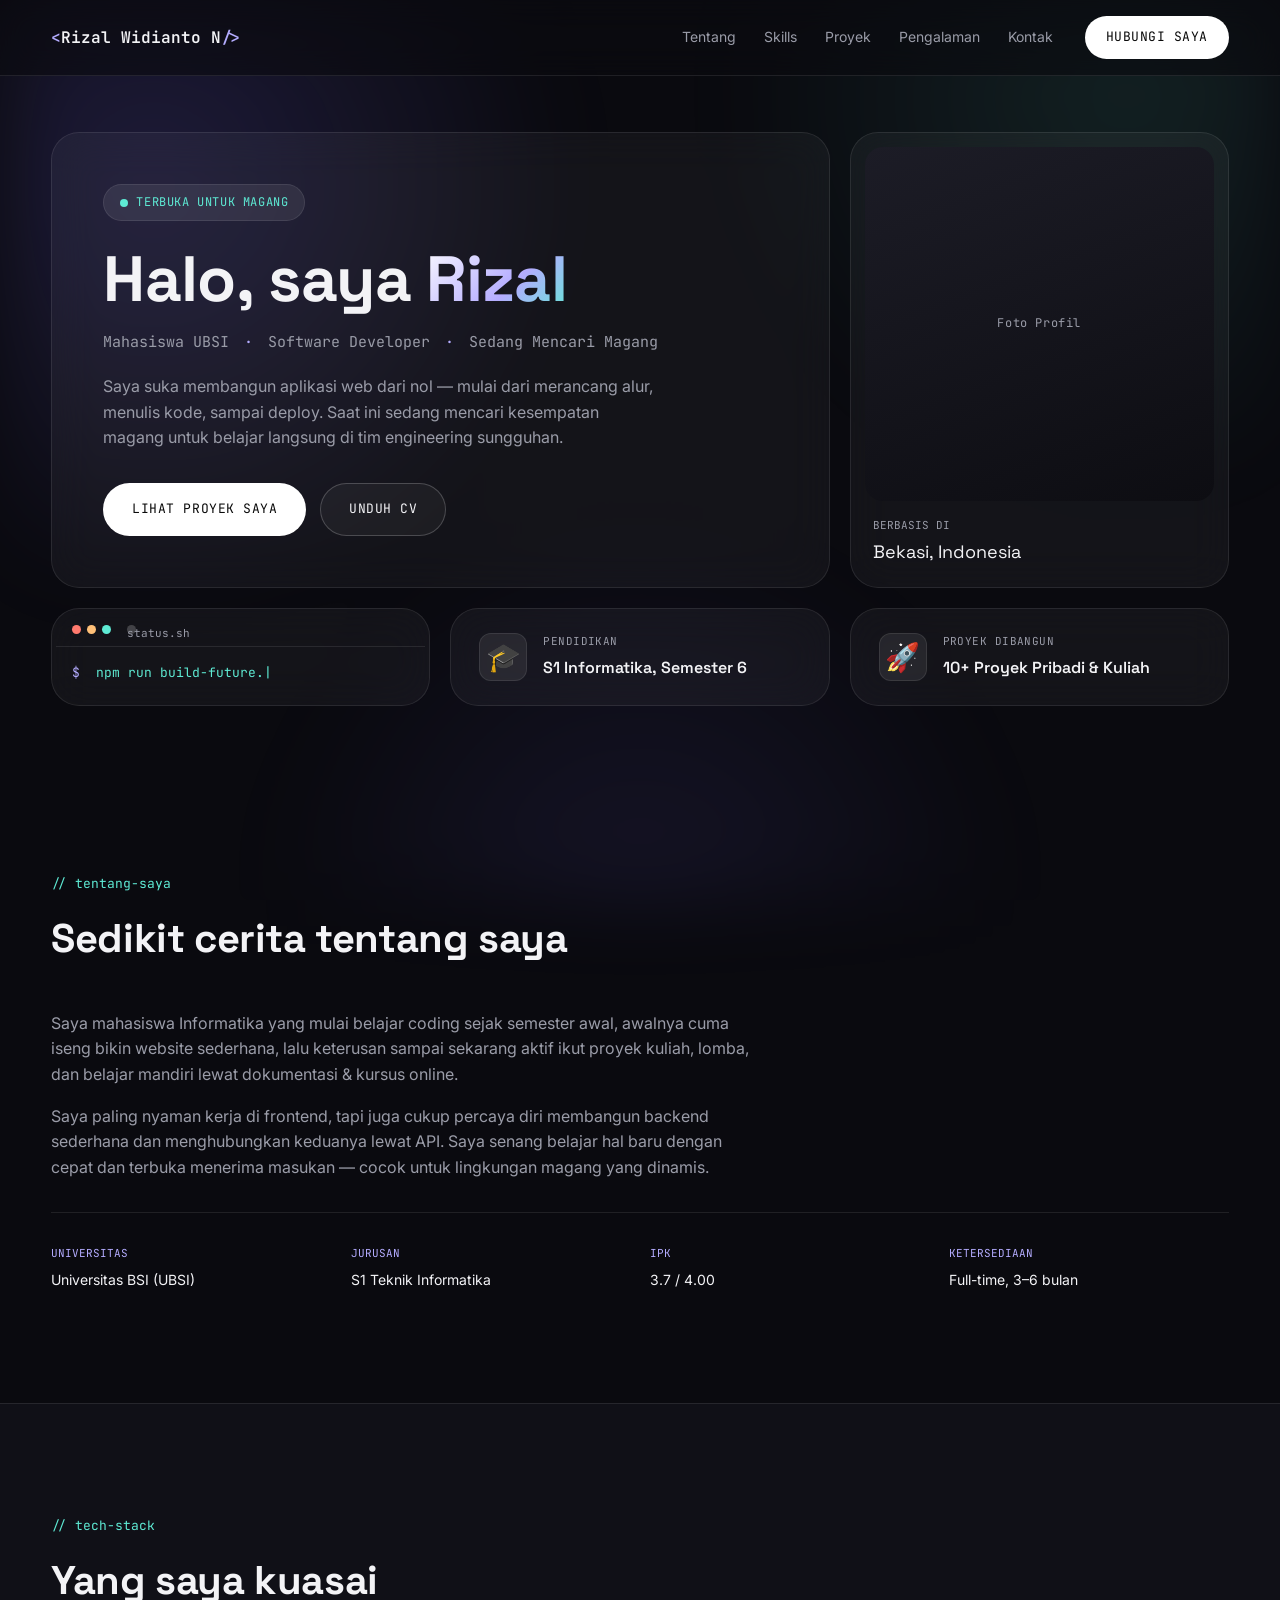
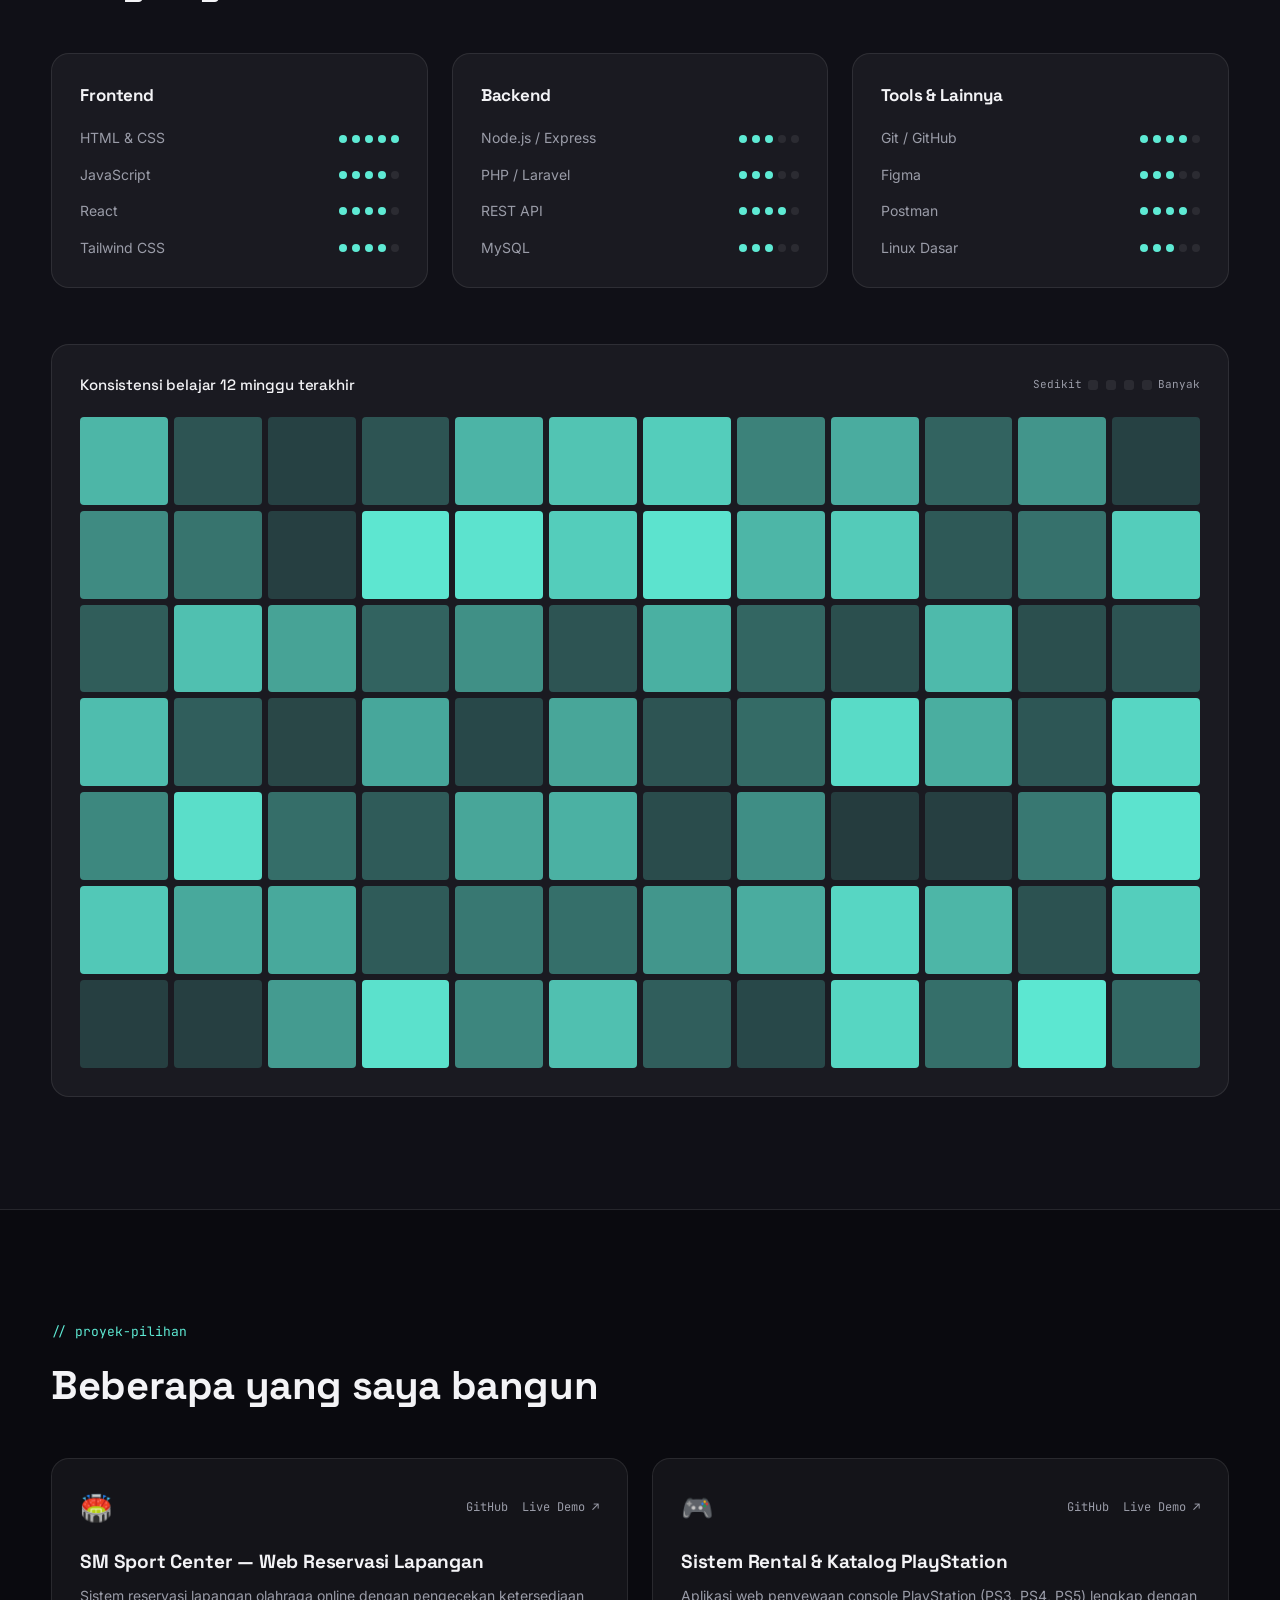
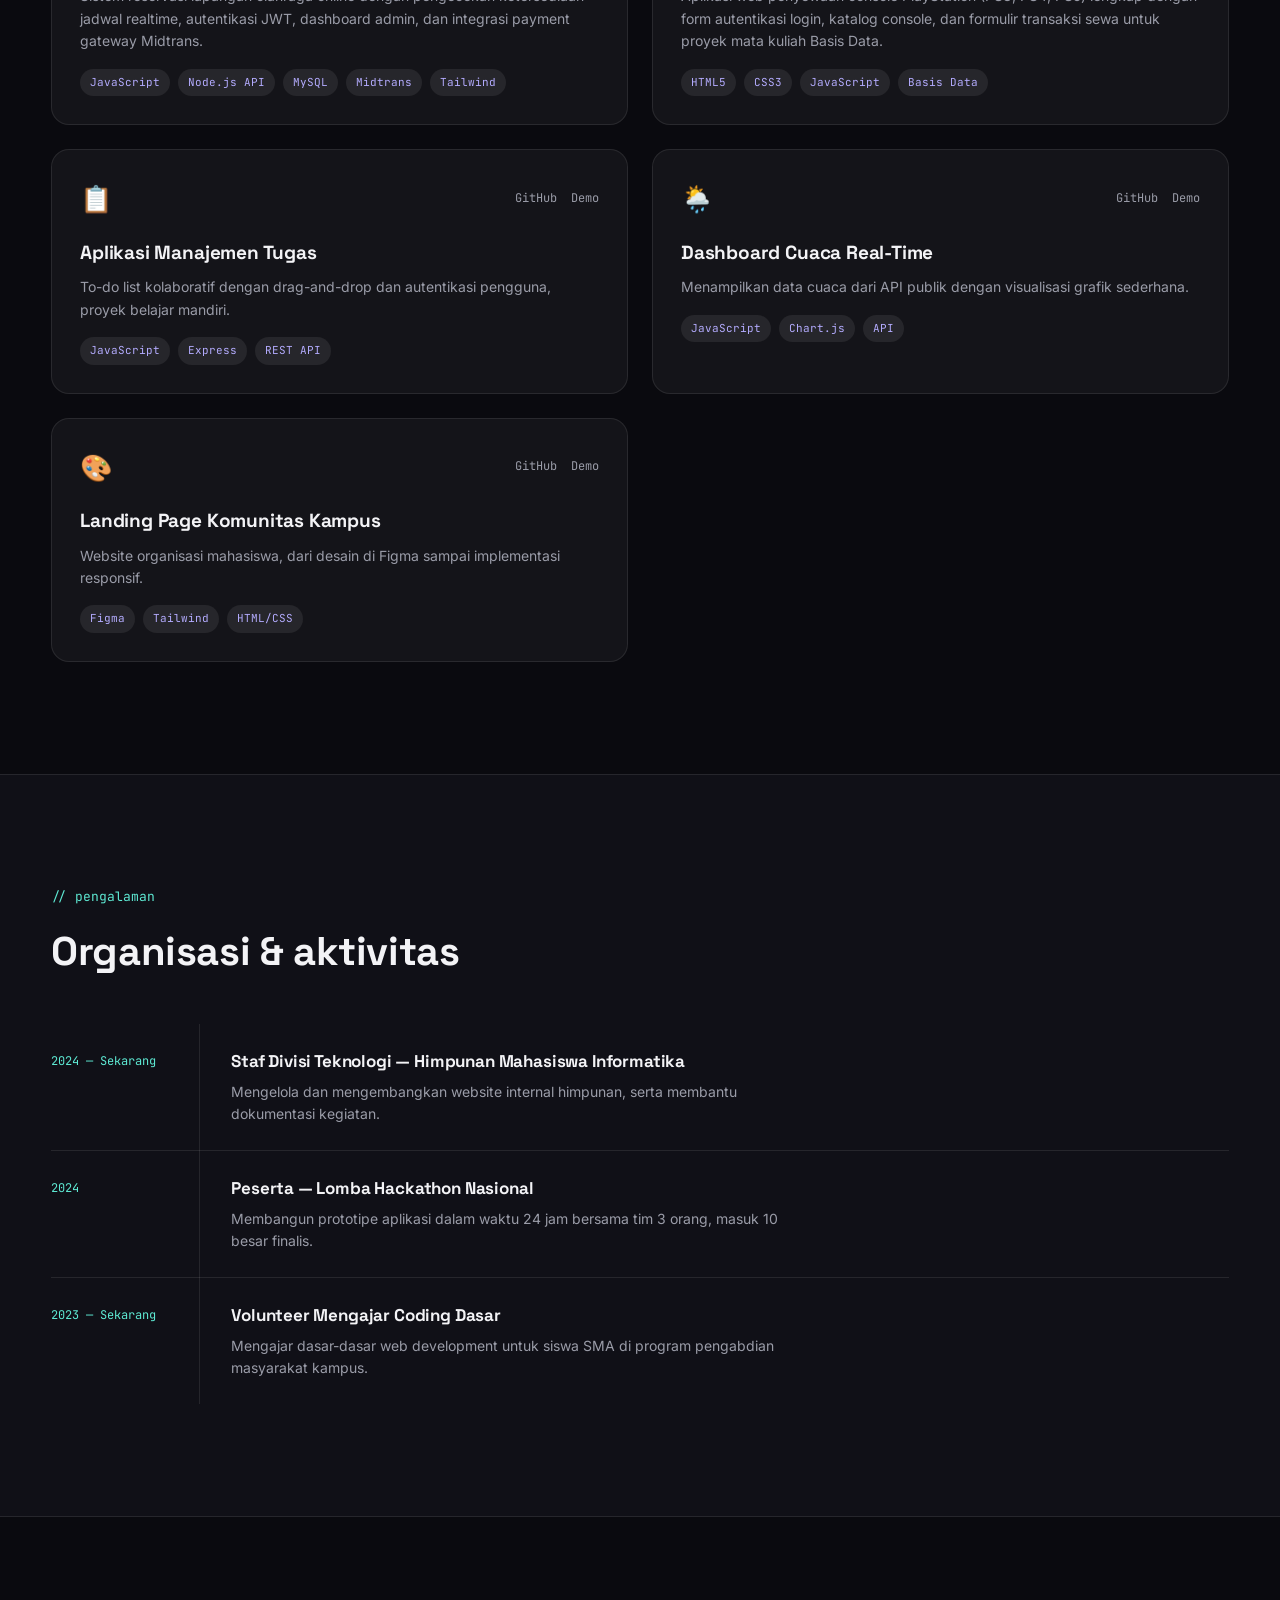
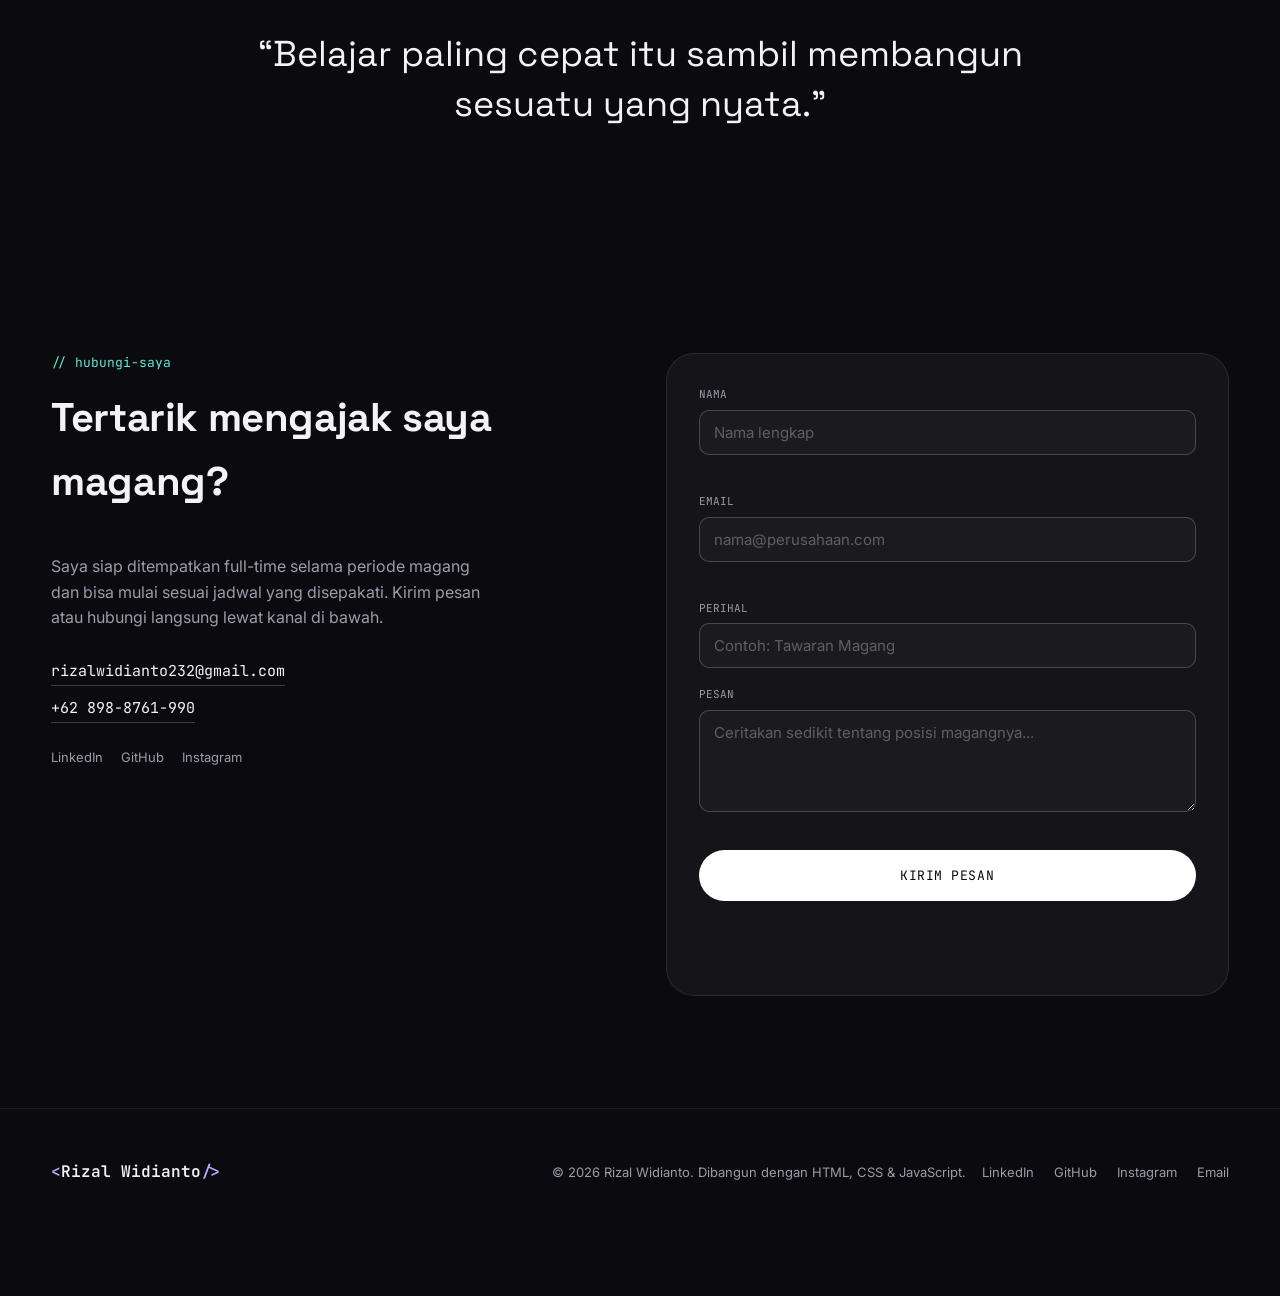
==== index.html @ 9350b033 "Add portfolio files" ====
<!DOCTYPE html>
<html lang="id">

<head>
  <meta charset="UTF-8">
  <meta name="viewport" content="width=device-width, initial-scale=1.0">
  <title>Rizal Widianto — Software Developer Intern</title>
  <meta name="description"
    content="Portofolio Rizal Widianto, mahasiswa Informatika yang mencari kesempatan magang sebagai Software Developer.">
  <link rel="preconnect" href="https://fonts.googleapis.com">
  <link rel="preconnect" href="https://fonts.gstatic.com" crossorigin>
  <link
    href="https://fonts.googleapis.com/css2?family=Space+Grotesk:wght@400;500;600;700&family=Inter:wght@400;500;600;700&family=JetBrains+Mono:wght@400;500;600&display=swap"
    rel="stylesheet">
  <link rel="stylesheet" href="style.css">
</head>

<body>
  <div class="bg-glow" aria-hidden="true"></div>

  <!-- NAVBAR -->
  <header class="nav" id="nav">
    <div class="nav__inner">
      <a href="#top" class="nav__logo"><span class="nav__logo-bracket">&lt;</span>Rizal Widianto N<span
          class="nav__logo-bracket">/&gt;</span></a>
      <nav class="nav__links" id="navLinks">
        <a href="#tentang">Tentang</a>
        <a href="#skills">Skills</a>
        <a href="#proyek">Proyek</a>
        <a href="#pengalaman">Pengalaman</a>
        <a href="#kontak">Kontak</a>
      </nav>
      <a href="#kontak" class="btn btn--primary btn--small nav__cta">Hubungi Saya</a>
      <button class="nav__toggle" id="navToggle" aria-label="Buka menu" aria-expanded="false">
        <span></span><span></span><span></span>
      </button>
    </div>
  </header>

  <main id="top">

    <!-- HERO / BENTO -->
    <section class="hero">
      <div class="bento">

        <!-- Kartu intro utama -->
        <div class="cell cell--intro">
          <div class="badge">
            <span class="badge__dot"></span>
            Terbuka untuk Magang
          </div>
          <h1 class="hero__title">Halo, saya <span class="grad-text">Rizal</span></h1>
          <p class="hero__role">
            Mahasiswa UBSI <span class="sep">·</span> Software Developer <span class="sep">·</span> Sedang
            Mencari Magang
          </p>
          <p class="hero__desc">
            Saya suka membangun aplikasi web dari nol — mulai dari merancang alur, menulis kode,
            sampai deploy. Saat ini sedang mencari kesempatan magang untuk belajar langsung di
            tim engineering sungguhan.
          </p>
          <div class="hero__actions">
            <a href="#proyek" class="btn btn--primary">Lihat Proyek Saya</a>
            <a href="files/CV_Rizal_Widianto_Nugroho_EN.pdf" class="btn btn--ghost" target="_blank"
              rel="noopener noreferrer" download="CV_Rizal_Widianto_Nugroho_EN.pdf">Unduh CV</a>
          </div>
        </div>

        <!-- Kartu foto -->
        <div class="cell cell--photo">
          <div class="photo-frame">
            <span class="photo-placeholder">Foto Profil</span>
          </div>
          <div class="photo-caption">
            <span class="label">Berbasis di</span>
            <span class="value">Bekasi, Indonesia</span>
          </div>
        </div>

        <!-- Kartu terminal / status -->
        <div class="cell cell--terminal">
          <div class="terminal">
            <div class="terminal__bar">
              <span></span><span></span><span></span>
              <span class="terminal__title">status.sh</span>
            </div>
            <div class="terminal__body">
              <span class="terminal__prompt">$</span>
              <span id="typedText"></span><span class="terminal__cursor">|</span>
            </div>
          </div>
        </div>

        <!-- Kartu pendidikan singkat -->
        <div class="cell cell--stat">
          <span class="stat__icon">🎓</span>
          <div>
            <p class="stat__label">Pendidikan</p>
            <p class="stat__value">S1 Informatika, Semester 6</p>
          </div>
        </div>

        <!-- Kartu proyek count -->
        <div class="cell cell--stat">
          <span class="stat__icon">🚀</span>
          <div>
            <p class="stat__label">Proyek Dibangun</p>
            <p class="stat__value">10+ Proyek Pribadi &amp; Kuliah</p>
          </div>
        </div>

      </div>
    </section>

    <!-- TENTANG -->
    <section class="section" id="tentang">
      <p class="eyebrow">// tentang-saya</p>
      <div class="about">
        <h2 class="section__title">Sedikit cerita tentang saya</h2>
        <p class="about__text">
          Saya mahasiswa Informatika yang mulai belajar coding sejak semester awal, awalnya
          cuma iseng bikin website sederhana, lalu keterusan sampai sekarang aktif ikut proyek
          kuliah, lomba, dan belajar mandiri lewat dokumentasi &amp; kursus online.
        </p>
        <p class="about__text">
          Saya paling nyaman kerja di frontend, tapi juga cukup percaya diri membangun backend
          sederhana dan menghubungkan keduanya lewat API. Saya senang belajar hal baru dengan
          cepat dan terbuka menerima masukan — cocok untuk lingkungan magang yang dinamis.
        </p>
        <div class="about__facts">
          <div class="fact"><span class="fact__label">Universitas</span>Universitas BSI (UBSI)</div>
          <div class="fact"><span class="fact__label">Jurusan</span>S1 Teknik Informatika</div>
          <div class="fact"><span class="fact__label">IPK</span>3.7 / 4.00</div>
          <div class="fact"><span class="fact__label">Ketersediaan</span>Full-time, 3–6 bulan</div>
        </div>
      </div>
    </section>

    <!-- SKILLS -->
    <section class="section section--tint" id="skills">
      <p class="eyebrow">// tech-stack</p>
      <h2 class="section__title">Yang saya kuasai</h2>
      <div class="skills-grid">
        <div class="skill-group">
          <h3>Frontend</h3>
          <ul class="skill-list">
            <li><span>HTML &amp; CSS</span><i class="dots"><i data-lvl="5"></i></i></li>
            <li><span>JavaScript</span><i class="dots"><i data-lvl="4"></i></i></li>
            <li><span>React</span><i class="dots"><i data-lvl="4"></i></i></li>
            <li><span>Tailwind CSS</span><i class="dots"><i data-lvl="4"></i></i></li>
          </ul>
        </div>
        <div class="skill-group">
          <h3>Backend</h3>
          <ul class="skill-list">
            <li><span>Node.js / Express</span><i class="dots"><i data-lvl="3"></i></i></li>
            <li><span>PHP / Laravel</span><i class="dots"><i data-lvl="3"></i></i></li>
            <li><span>REST API</span><i class="dots"><i data-lvl="4"></i></i></li>
            <li><span>MySQL</span><i class="dots"><i data-lvl="3"></i></i></li>
          </ul>
        </div>
        <div class="skill-group">
          <h3>Tools &amp; Lainnya</h3>
          <ul class="skill-list">
            <li><span>Git / GitHub</span><i class="dots"><i data-lvl="4"></i></i></li>
            <li><span>Figma</span><i class="dots"><i data-lvl="3"></i></i></li>
            <li><span>Postman</span><i class="dots"><i data-lvl="4"></i></i></li>
            <li><span>Linux Dasar</span><i class="dots"><i data-lvl="3"></i></i></li>
          </ul>
        </div>
      </div>

      <div class="activity">
        <div class="activity__head">
          <h3>Konsistensi belajar 12 minggu terakhir</h3>
          <span class="activity__legend">Sedikit <i></i><i></i><i></i><i></i> Banyak</span>
        </div>
        <div class="activity__grid" id="activityGrid"></div>
      </div>
    </section>

    <!-- PROYEK -->
    <section class="section" id="proyek">
      <p class="eyebrow">// proyek-pilihan</p>
      <h2 class="section__title">Beberapa yang saya bangun</h2>
      <div class="projects">
        <article class="project">
          <div class="project__top">
            <span class="project__icon">🏟️</span>
            <div class="project__links">
              <a href="https://github.com/jalll06/web-reservasi" target="_blank" rel="noopener"
                aria-label="Lihat kode di GitHub">GitHub</a>
              <a href="https://smsport-three.vercel.app/" target="_blank" rel="noopener"
                aria-label="Lihat live demo aplikasi">Live Demo ↗</a>
            </div>
          </div>
          <h3>SM Sport Center — Web Reservasi Lapangan</h3>
          <p>Sistem reservasi lapangan olahraga online dengan pengecekan ketersediaan jadwal realtime, autentikasi JWT,
            dashboard admin, dan integrasi payment gateway Midtrans.</p>
          <div class="tags"><span>JavaScript</span><span>Node.js
              API</span><span>MySQL</span><span>Midtrans</span><span>Tailwind</span></div>
        </article>
        <article class="project">
          <div class="project__top">
            <span class="project__icon">🎮</span>
            <div class="project__links">
              <a href="https://github.com/jalll06/project-basis-data" target="_blank" rel="noopener"
                aria-label="Lihat kode di GitHub">GitHub</a>
              <a href="https://project-basis-data.vercel.app/" target="_blank" rel="noopener"
                aria-label="Lihat live demo aplikasi">Live Demo ↗</a>
            </div>
          </div>
          <h3>Sistem Rental &amp; Katalog PlayStation</h3>
          <p>Aplikasi web penyewaan console PlayStation (PS3, PS4, PS5) lengkap dengan form autentikasi login, katalog
            console, dan formulir transaksi sewa untuk proyek mata kuliah Basis Data.</p>
          <div class="tags"><span>HTML5</span><span>CSS3</span><span>JavaScript</span><span>Basis Data</span></div>
        </article>
        <article class="project">
          <div class="project__top">
            <span class="project__icon">📋</span>
            <div class="project__links">
              <a href="#" aria-label="Lihat kode di GitHub">GitHub</a>
              <a href="#" aria-label="Lihat demo langsung">Demo</a>
            </div>
          </div>
          <h3>Aplikasi Manajemen Tugas</h3>
          <p>To-do list kolaboratif dengan drag-and-drop dan autentikasi pengguna, proyek belajar mandiri.</p>
          <div class="tags"><span>JavaScript</span><span>Express</span><span>REST API</span></div>
        </article>
        <article class="project">
          <div class="project__top">
            <span class="project__icon">🌦️</span>
            <div class="project__links">
              <a href="#" aria-label="Lihat kode di GitHub">GitHub</a>
              <a href="#" aria-label="Lihat demo langsung">Demo</a>
            </div>
          </div>
          <h3>Dashboard Cuaca Real-Time</h3>
          <p>Menampilkan data cuaca dari API publik dengan visualisasi grafik sederhana.</p>
          <div class="tags"><span>JavaScript</span><span>Chart.js</span><span>API</span></div>
        </article>
        <article class="project">
          <div class="project__top">
            <span class="project__icon">🎨</span>
            <div class="project__links">
              <a href="#" aria-label="Lihat kode di GitHub">GitHub</a>
              <a href="#" aria-label="Lihat demo langsung">Demo</a>
            </div>
          </div>
          <h3>Landing Page Komunitas Kampus</h3>
          <p>Website organisasi mahasiswa, dari desain di Figma sampai implementasi responsif.</p>
          <div class="tags"><span>Figma</span><span>Tailwind</span><span>HTML/CSS</span></div>
        </article>
      </div>
    </section>

    <!-- PENGALAMAN -->
    <section class="section section--tint" id="pengalaman">
      <p class="eyebrow">// pengalaman</p>
      <h2 class="section__title">Organisasi &amp; aktivitas</h2>
      <div class="timeline">
        <div class="timeline__item">
          <div class="timeline__date">2024 — Sekarang</div>
          <div class="timeline__content">
            <h3>Staf Divisi Teknologi — Himpunan Mahasiswa Informatika</h3>
            <p>Mengelola dan mengembangkan website internal himpunan, serta membantu dokumentasi kegiatan.</p>
          </div>
        </div>
        <div class="timeline__item">
          <div class="timeline__date">2024</div>
          <div class="timeline__content">
            <h3>Peserta — Lomba Hackathon Nasional</h3>
            <p>Membangun prototipe aplikasi dalam waktu 24 jam bersama tim 3 orang, masuk 10 besar finalis.</p>
          </div>
        </div>
        <div class="timeline__item">
          <div class="timeline__date">2023 — Sekarang</div>
          <div class="timeline__content">
            <h3>Volunteer Mengajar Coding Dasar</h3>
            <p>Mengajar dasar-dasar web development untuk siswa SMA di program pengabdian masyarakat kampus.</p>
          </div>
        </div>
      </div>
    </section>

    <!-- QUOTE -->
    <section class="quote">
      <p>&ldquo;Belajar paling cepat itu sambil membangun sesuatu yang nyata.&rdquo;</p>
    </section>

    <!-- KONTAK -->
    <section class="section contact" id="kontak">
      <div class="contact__grid">
        <div class="contact__intro">
          <p class="eyebrow">// hubungi-saya</p>
          <h2 class="section__title">Tertarik mengajak saya magang?</h2>
          <p class="contact__text">
            Saya siap ditempatkan full-time selama periode magang dan bisa mulai sesuai jadwal
            yang disepakati. Kirim pesan atau hubungi langsung lewat kanal di bawah.
          </p>
          <div class="contact__links">
            <a href="mailto:rizalwidianto232@gmail.com">rizalwidianto232@gmail.com</a>
            <a href="tel:+628988761990">+62 898-8761-990</a>
          </div>
          <div class="contact__social">
            <a href="https://www.linkedin.com/in/rizal-widianto-98a55142b/" target="_blank" rel="noopener noreferrer">LinkedIn</a>
            <a href="https://github.com/jalll06" target="_blank" rel="noopener noreferrer">GitHub</a>
            <a href="https://www.instagram.com/rzllwdnt_/" target="_blank" rel="noopener noreferrer">Instagram</a>
          </div>
        </div>

        <form class="contact__form" id="contactForm" novalidate>
          <div class="field">
            <label for="name">Nama</label>
            <input type="text" id="name" name="name" placeholder="Nama lengkap" required>
            <span class="field__error" data-error="name"></span>
          </div>
          <div class="field">
            <label for="email">Email</label>
            <input type="email" id="email" name="email" placeholder="nama@perusahaan.com" required>
            <span class="field__error" data-error="email"></span>
          </div>
          <div class="field">
            <label for="subject">Perihal</label>
            <input type="text" id="subject" name="subject" placeholder="Contoh: Tawaran Magang">
          </div>
          <div class="field">
            <label for="message">Pesan</label>
            <textarea id="message" name="message" rows="4" placeholder="Ceritakan sedikit tentang posisi magangnya..."
              required></textarea>
            <span class="field__error" data-error="message"></span>
          </div>
          <button type="submit" class="btn btn--primary btn--full">
            <span class="btn__label">Kirim Pesan</span>
          </button>
          <p class="form__status" id="formStatus" role="status" aria-live="polite"></p>
        </form>
      </div>
    </section>

  </main>

  <footer class="footer">
    <div class="footer__inner">
      <a href="#top" class="nav__logo"><span class="nav__logo-bracket">&lt;</span>Rizal Widianto<span
          class="nav__logo-bracket">/&gt;</span></a>
      <p>&copy; <span id="year"></span> Rizal Widianto. Dibangun dengan HTML, CSS &amp; JavaScript.</p>
      <div class="footer__links">
        <a href="https://www.linkedin.com/in/rizal-widianto-98a55142b/" target="_blank" rel="noopener noreferrer">LinkedIn</a>
        <a href="https://github.com/jalll06" target="_blank" rel="noopener noreferrer">GitHub</a>
        <a href="https://www.instagram.com/rzllwdnt_/" target="_blank" rel="noopener noreferrer">Instagram</a>
        <a href="mailto:rizalwidianto232@gmail.com">Email</a>
      </div>
    </div>
  </footer>

  <button class="to-top" id="toTop" aria-label="Kembali ke atas">↑</button>

  <!-- Bottom nav mobile ala referensi -->
  <nav class="mobile-dock" aria-label="Navigasi cepat">
    <a href="#top" aria-label="Beranda" class="is-active"><span>⌂</span></a>
    <a href="#proyek" aria-label="Proyek"><span>▤</span></a>
    <a href="#skills" aria-label="Skills"><span>⌨</span></a>
    <a href="#kontak" aria-label="Kontak"><span>✉</span></a>
  </nav>

  <script src="script.js"></script>
</body>

</html>
---- style.css ----
/* ===========================================================
   PORTOFOLIO DEVELOPER — style.css
   Tema: dark, glassmorphism, bento grid
   Tipografi: Space Grotesk (display) + Inter (body) + JetBrains Mono (kode/label)
=========================================================== */

:root{
  --bg: #0A0A0F;
  --bg-soft: #101017;
  --panel: rgba(255,255,255,0.045);
  --panel-strong: rgba(255,255,255,0.08);
  --border: rgba(255,255,255,0.09);
  --border-strong: rgba(255,255,255,0.2);
  --ink: #F3F3F6;
  --ink-dim: #9A9CA8;
  --violet: #7C6CFF;
  --violet-soft: #B4ACFF;
  --cyan: #5EEAD4;
  --danger: #FF7A6E;

  --font-display: "Space Grotesk", sans-serif;
  --font-body: "Inter", sans-serif;
  --font-mono: "JetBrains Mono", monospace;

  --gutter: clamp(18px, 4vw, 64px);
  --section-gap: clamp(56px, 9vw, 112px);
  --radius-lg: 28px;
  --radius-md: 18px;
  --ease: cubic-bezier(.22,.61,.36,1);
}

*,*::before,*::after{ box-sizing: border-box; }
html{ scroll-behavior: smooth; }
@media (prefers-reduced-motion: reduce){
  html{ scroll-behavior: auto; }
  *,*::before,*::after{ animation-duration: 0.01ms !important; animation-iteration-count: 1 !important; transition-duration: 0.01ms !important; }
}

body{
  margin:0;
  background: var(--bg);
  color: var(--ink);
  font-family: var(--font-body);
  line-height: 1.6;
  -webkit-font-smoothing: antialiased;
  overflow-x: hidden;
}

.bg-glow{
  position: fixed;
  inset: 0;
  z-index: -1;
  background:
    radial-gradient(circle at 12% 20%, rgba(124,108,255,0.18), transparent 32%),
    radial-gradient(circle at 88% 10%, rgba(94,234,212,0.10), transparent 30%),
    radial-gradient(circle at 50% 100%, rgba(124,108,255,0.10), transparent 35%);
  filter: blur(40px);
}

img{ max-width:100%; display:block; }
a{ color: inherit; text-decoration: none; }
button{ font-family: inherit; cursor:pointer; }

h1,h2,h3{
  font-family: var(--font-display);
  color: var(--ink);
  margin: 0;
  letter-spacing: -0.01em;
}

::selection{ background: var(--violet); color: #fff; }
:focus-visible{ outline: 2px solid var(--cyan); outline-offset: 3px; }

.grad-text{
  background: linear-gradient(135deg, #fff 0%, var(--violet-soft) 60%, var(--cyan) 100%);
  -webkit-background-clip: text;
  background-clip: text;
  -webkit-text-fill-color: transparent;
}

.eyebrow{
  font-family: var(--font-mono);
  font-size: 13px;
  color: var(--cyan);
  margin: 0 0 12px;
}

/* ---------- buttons ---------- */
.btn{
  display:inline-flex;
  align-items:center;
  justify-content:center;
  gap:8px;
  padding: 15px 28px;
  border-radius: 999px;
  font-family: var(--font-mono);
  font-size: 13px;
  letter-spacing: 0.04em;
  text-transform: uppercase;
  border: 1px solid transparent;
  transition: transform .25s var(--ease), background .25s var(--ease), box-shadow .25s var(--ease), border-color .25s var(--ease);
}
.btn--primary{ background: #fff; color: #0A0A0A; }
.btn--primary:hover{
  background: linear-gradient(135deg, var(--violet-soft), var(--cyan));
  transform: translateY(-2px);
  box-shadow: 0 12px 30px -10px rgba(124,108,255,0.5);
}
.btn--ghost{ background: var(--panel); color: var(--ink); border-color: var(--border-strong); }
.btn--ghost:hover{ background: var(--panel-strong); transform: translateY(-2px); }
.btn--small{ padding: 10px 20px; }
.btn--full{ width:100%; padding: 16px 28px; }

/* ---------- nav ---------- */
.nav{
  position: sticky;
  top: 0;
  z-index: 50;
  background: rgba(10,10,15,0.6);
  backdrop-filter: blur(16px);
  -webkit-backdrop-filter: blur(16px);
  border-bottom: 1px solid var(--border);
}
.nav__inner{
  max-width: 1400px;
  margin: 0 auto;
  padding: 16px var(--gutter);
  display: flex;
  align-items: center;
  gap: 32px;
}
.nav__logo{
  font-family: var(--font-mono);
  font-size: 16px;
  font-weight: 600;
  margin-right: auto;
  color: var(--ink);
}
.nav__logo-bracket{ color: var(--violet-soft); }
.nav__links{ display: flex; gap: 28px; font-size: 14px; }
.nav__links a{
  position: relative;
  color: var(--ink-dim);
  transition: color .2s var(--ease);
}
.nav__links a::after{
  content:"";
  position:absolute;
  left:0; right:0; bottom:-6px;
  height:1px;
  background: var(--cyan);
  transform: scaleX(0);
  transform-origin: left;
  transition: transform .25s var(--ease);
}
.nav__links a:hover{ color: var(--ink); }
.nav__links a:hover::after{ transform: scaleX(1); }
.nav__toggle{
  display:none;
  flex-direction: column;
  gap: 5px;
  background:none;
  border:none;
  padding: 6px;
}
.nav__toggle span{ width: 22px; height: 2px; background: var(--ink); transition: transform .25s var(--ease), opacity .25s var(--ease); }
.nav__toggle.is-open span:nth-child(1){ transform: translateY(7px) rotate(45deg); }
.nav__toggle.is-open span:nth-child(2){ opacity: 0; }
.nav__toggle.is-open span:nth-child(3){ transform: translateY(-7px) rotate(-45deg); }

/* ---------- hero bento ---------- */
.hero{
  max-width: 1400px;
  margin: 0 auto;
  padding: clamp(28px,5vw,56px) var(--gutter);
}
.bento{
  display: grid;
  grid-template-columns: repeat(12, 1fr);
  grid-auto-rows: minmax(90px, auto);
  gap: 20px;
}
.cell{
  background: var(--panel);
  backdrop-filter: blur(20px);
  -webkit-backdrop-filter: blur(20px);
  border: 1px solid var(--border);
  border-radius: var(--radius-lg);
  transition: transform .3s var(--ease), border-color .3s var(--ease), box-shadow .3s var(--ease);
}
.cell:hover{
  border-color: var(--border-strong);
  box-shadow: 0 0 44px rgba(124,108,255,0.12);
}

.cell--intro{
  grid-column: span 8;
  grid-row: span 2;
  padding: clamp(28px,4vw,56px);
  display:flex;
  flex-direction: column;
  justify-content: center;
}
.badge{
  display:inline-flex;
  align-items:center;
  gap:8px;
  width: fit-content;
  padding: 8px 16px;
  border-radius: 999px;
  background: var(--panel-strong);
  border: 1px solid var(--border);
  font-family: var(--font-mono);
  font-size: 12px;
  text-transform: uppercase;
  letter-spacing: 0.05em;
  color: var(--cyan);
  margin-bottom: 24px;
}
.badge__dot{
  width: 8px; height: 8px; border-radius: 50%;
  background: var(--cyan);
  animation: pulse 2s infinite;
}
@keyframes pulse{
  0%{ box-shadow: 0 0 0 0 rgba(94,234,212,0.55); }
  70%{ box-shadow: 0 0 0 9px rgba(94,234,212,0); }
  100%{ box-shadow: 0 0 0 0 rgba(94,234,212,0); }
}
.hero__title{
  font-size: clamp(34px, 5vw, 64px);
  line-height: 1.08;
  font-weight: 700;
  margin-bottom: 16px;
}
.hero__role{
  font-family: var(--font-mono);
  font-size: 15px;
  color: var(--ink-dim);
  margin: 0 0 20px;
}
.hero__role .sep{ color: var(--violet-soft); margin: 0 6px; }
.hero__desc{
  color: var(--ink-dim);
  font-size: 16px;
  max-width: 56ch;
  margin: 0 0 32px;
}
.hero__actions{ display:flex; gap: 14px; flex-wrap: wrap; }

.cell--photo{
  grid-column: span 4;
  grid-row: span 2;
  padding: 14px;
  position: relative;
  display:flex;
  flex-direction: column;
  overflow:hidden;
}
.photo-frame{
  flex:1;
  border-radius: var(--radius-md);
  background: linear-gradient(160deg, #1c1c26, #0d0d12);
  display:flex;
  align-items:center;
  justify-content:center;
  min-height: 220px;
}
.photo-placeholder{
  font-family: var(--font-mono);
  font-size: 12px;
  color: var(--ink-dim);
  letter-spacing: 0.05em;
}
.photo-caption{
  padding: 16px 8px 6px;
}
.photo-caption .label{
  display:block;
  font-family: var(--font-mono);
  font-size: 11px;
  text-transform: uppercase;
  color: var(--ink-dim);
  margin-bottom: 4px;
}
.photo-caption .value{ font-family: var(--font-display); font-size: 18px; }

.cell--terminal{
  grid-column: span 4;
  padding: 4px;
  overflow:hidden;
}
.terminal{ font-family: var(--font-mono); font-size: 13px; }
.terminal__bar{
  display:flex;
  align-items:center;
  gap: 6px;
  padding: 12px 16px;
  border-bottom: 1px solid var(--border);
}
.terminal__bar span{ width:9px; height:9px; border-radius:50%; background: var(--border-strong); }
.terminal__bar span:nth-child(1){ background:#FF7A6E; }
.terminal__bar span:nth-child(2){ background:#FFC078; }
.terminal__bar span:nth-child(3){ background:#5EEAD4; }
.terminal__title{ margin-left: 10px; color: var(--ink-dim); font-size: 11px; }
.terminal__body{ padding: 16px; min-height: 48px; color: var(--cyan); }
.terminal__prompt{ color: var(--violet-soft); margin-right: 8px; }
.terminal__cursor{ animation: blink 1s step-end infinite; }
@keyframes blink{ 50%{ opacity: 0; } }

.cell--stat{
  grid-column: span 4;
  padding: 24px 28px;
  display:flex;
  align-items:center;
  gap: 16px;
}
.stat__icon{
  font-size: 28px;
  display: inline-flex;
  align-items: center;
  justify-content: center;
  width: 48px;
  height: 48px;
  border-radius: 12px;
  background: var(--panel-strong);
  border: 1px solid var(--border);
  flex-shrink: 0;
}
.stat__label{
  font-family: var(--font-mono);
  font-size: 11px;
  text-transform: uppercase;
  letter-spacing: 0.04em;
  color: var(--ink-dim);
  margin: 0 0 4px;
}
.stat__value{
  font-family: var(--font-display);
  font-size: 16px;
  font-weight: 600;
  color: var(--ink);
  margin: 0;
}

/* ---------- sections ---------- */
.section{
  max-width: 1400px;
  margin: 0 auto;
  padding: var(--section-gap) var(--gutter);
}
.section--tint{
  max-width: none;
  background: var(--bg-soft);
  border-top: 1px solid var(--border);
  border-bottom: 1px solid var(--border);
}
.section--tint > *{ max-width: 1400px; margin-left:auto; margin-right:auto; }
.section__title{ font-size: clamp(26px,3.2vw,40px); margin-bottom: 40px; }

.reveal{ opacity:0; transform: translateY(24px); transition: opacity .7s var(--ease), transform .7s var(--ease); }
.reveal.is-visible{ opacity:1; transform:none; }

/* ---------- about ---------- */
.about__text{ color: var(--ink-dim); max-width: 70ch; margin: 0 0 16px; }
.about__facts{
  display:grid;
  grid-template-columns: repeat(4,1fr);
  gap: 20px;
  margin-top: 32px;
  padding-top: 32px;
  border-top: 1px solid var(--border);
}
.fact{ font-size: 14px; }
.fact__label{
  display:block;
  font-family: var(--font-mono);
  font-size: 11px;
  text-transform: uppercase;
  color: var(--violet-soft);
  margin-bottom: 6px;
}

/* ---------- skills ---------- */
.skills-grid{
  display:grid;
  grid-template-columns: repeat(3,1fr);
  gap: 24px;
  margin-bottom: 56px;
}
.skill-group{
  background: var(--panel);
  border: 1px solid var(--border);
  border-radius: var(--radius-md);
  padding: 28px;
}
.skill-group h3{ font-size: 17px; margin-bottom: 18px; }
.skill-list{ list-style:none; margin:0; padding:0; display:flex; flex-direction:column; gap:14px; }
.skill-list li{ display:flex; align-items:center; justify-content:space-between; font-size: 14px; color: var(--ink-dim); }
.dots{ display:inline-flex; gap:5px; }
.dots .dot{
  width: 8px; height: 8px;
  border-radius: 50%;
  background: var(--panel-strong);
}
.dots .dot.is-filled{ background: var(--cyan); }

.activity{
  background: var(--panel);
  border: 1px solid var(--border);
  border-radius: var(--radius-md);
  padding: 28px;
}
.activity__head{ display:flex; justify-content:space-between; align-items:center; flex-wrap:wrap; gap: 12px; margin-bottom: 20px; }
.activity__head h3{ font-size: 15px; font-weight: 500; color: var(--ink); }
.activity__legend{ font-family: var(--font-mono); font-size: 11px; color: var(--ink-dim); display:flex; align-items:center; gap:4px; }
.activity__legend i{ width:10px; height:10px; border-radius:3px; background: var(--panel-strong); display:inline-block; margin: 0 2px; }
.activity__grid{
  display:grid;
  grid-template-columns: repeat(12, 1fr);
  gap: 6px;
}
.activity__cell{
  aspect-ratio: 1;
  border-radius: 4px;
  background: var(--panel-strong);
}

/* ---------- projects ---------- */
.projects{
  display:grid;
  grid-template-columns: repeat(2, 1fr);
  gap: 24px;
}
.project{
  background: var(--panel);
  border: 1px solid var(--border);
  border-radius: var(--radius-md);
  padding: 28px;
  transition: transform .3s var(--ease), border-color .3s var(--ease), box-shadow .3s var(--ease);
}
.project:hover{
  transform: translateY(-4px);
  border-color: var(--border-strong);
  box-shadow: 0 20px 44px rgba(124,108,255,0.1);
}
.project__top{ display:flex; align-items:center; justify-content:space-between; margin-bottom: 18px; }
.project__icon{ font-size: 26px; }
.project__links{ display:flex; gap:14px; font-family: var(--font-mono); font-size: 12px; }
.project__links a{ color: var(--ink-dim); border-bottom: 1px solid transparent; }
.project__links a:hover{ color: var(--cyan); border-color: var(--cyan); }
.project h3{ font-size: 19px; margin-bottom: 8px; }
.project p{ color: var(--ink-dim); font-size: 14px; margin: 0 0 16px; }
.tags{ display:flex; gap:8px; flex-wrap:wrap; }
.tags span{
  font-family: var(--font-mono);
  font-size: 11px;
  padding: 5px 10px;
  border-radius: 999px;
  background: var(--panel-strong);
  color: var(--violet-soft);
}

/* ---------- timeline ---------- */
.timeline{ position: relative; }
.timeline::before{ content:""; position:absolute; left: 148px; top:0; bottom:0; width:1px; background: var(--border); }
.timeline__item{ display:grid; grid-template-columns: 148px 1fr; gap: 32px; padding: 24px 0; }
.timeline__item:not(:last-child){ border-bottom: 1px solid var(--border); }
.timeline__date{ font-family: var(--font-mono); font-size: 12px; color: var(--cyan); padding-top: 4px; }
.timeline__content h3{ font-size: 17px; margin-bottom: 6px; }
.timeline__content p{ color: var(--ink-dim); font-size: 14px; margin:0; max-width: 62ch; }

/* ---------- quote ---------- */
.quote{ padding: var(--section-gap) var(--gutter); text-align:center; }
.quote p{
  max-width: 820px;
  margin: 0 auto;
  font-family: var(--font-display);
  font-size: clamp(22px, 3.4vw, 36px);
  line-height: 1.4;
  color: var(--ink);
}

/* ---------- contact ---------- */
.contact__grid{ display:grid; grid-template-columns: 1fr 1fr; gap: var(--gutter); align-items:start; }
.contact__text{ color: var(--ink-dim); max-width: 44ch; margin: 0 0 28px; }
.contact__links{ display:flex; flex-direction:column; gap:10px; margin-bottom: 24px; }
.contact__links a{
  font-family: var(--font-mono);
  font-size: 15px;
  border-bottom: 1px solid var(--border-strong);
  width:fit-content;
  padding-bottom:2px;
  transition: color .2s var(--ease), border-color .2s var(--ease);
}
.contact__links a:hover{ color: var(--cyan); border-color: var(--cyan); }
.contact__social{ display:flex; gap:18px; font-size:13px; }
.contact__social a{ color: var(--ink-dim); }
.contact__social a:hover{ color: var(--ink); }

.contact__form{
  background: var(--panel);
  border: 1px solid var(--border);
  border-radius: var(--radius-lg);
  padding: 32px;
  display:flex;
  flex-direction:column;
  gap: 18px;
}
.field{ display:flex; flex-direction:column; gap:6px; }
.field label{ font-family: var(--font-mono); font-size: 11px; text-transform: uppercase; color: var(--ink-dim); }
.field input, .field textarea{
  border: 1px solid var(--border-strong);
  border-radius: 10px;
  padding: 12px 14px;
  font-family: var(--font-body);
  font-size: 15px;
  background: rgba(255,255,255,0.03);
  color: var(--ink);
  resize: vertical;
  transition: border-color .2s var(--ease), box-shadow .2s var(--ease);
}
.field input::placeholder, .field textarea::placeholder{ color: rgba(255,255,255,0.3); }
.field input:focus, .field textarea:focus{
  outline:none;
  border-color: var(--cyan);
  box-shadow: 0 0 0 3px rgba(94,234,212,0.14);
}
.field.has-error input, .field.has-error textarea{ border-color: var(--danger); }
.field__error{ font-size: 12px; color: var(--danger); min-height: 14px; }
.form__status{ font-family: var(--font-mono); font-size: 13px; text-align:center; min-height: 18px; color: var(--cyan); }

/* ---------- footer ---------- */
.footer{ border-top: 1px solid var(--border); padding: 40px var(--gutter) 100px; }
.footer__inner{
  max-width: 1400px; margin: 0 auto;
  display:flex; flex-wrap:wrap; align-items:center; justify-content:space-between;
  gap:16px; font-size:13px; color: var(--ink-dim);
}
.footer__links{ display:flex; gap:20px; }
.footer__links a:hover{ color: var(--ink); }

/* ---------- to top ---------- */
.to-top{
  position: fixed; right: 24px; bottom: 96px;
  width: 44px; height: 44px; border-radius: 50%;
  background: var(--panel-strong);
  border: 1px solid var(--border-strong);
  color: var(--ink);
  font-size: 18px;
  display:flex; align-items:center; justify-content:center;
  opacity: 0; pointer-events:none; transform: translateY(8px);
  transition: opacity .3s var(--ease), transform .3s var(--ease), background .3s var(--ease);
  z-index: 40;
  backdrop-filter: blur(10px);
}
.to-top.is-visible{ opacity:1; pointer-events:auto; transform:none; }
.to-top:hover{ background: var(--violet); }

/* ---------- mobile dock ---------- */
.mobile-dock{
  display:none;
  position: fixed;
  bottom: 20px; left: 50%; transform: translateX(-50%);
  z-index: 50;
  align-items:center;
  gap: 22px;
  background: rgba(20,20,28,0.75);
  backdrop-filter: blur(20px);
  border: 1px solid var(--border);
  border-radius: 999px;
  padding: 12px 22px;
}
.mobile-dock a{ color: var(--ink-dim); font-size: 18px; transition: color .2s var(--ease), transform .2s var(--ease); }
.mobile-dock a:hover, .mobile-dock a.is-active{ color: var(--cyan); transform: translateY(-2px); }

/* ===========================================================
   RESPONSIVE
=========================================================== */
@media (max-width: 980px){
  .bento{ grid-template-columns: repeat(6, 1fr); }
  .cell--intro{ grid-column: span 6; grid-row: auto; }
  .cell--photo{ grid-column: span 6; grid-row: auto; }
  .cell--terminal{ grid-column: span 6; }
  .cell--stat{ grid-column: span 3; }
  .about__facts{ grid-template-columns: 1fr 1fr; }
  .skills-grid{ grid-template-columns: 1fr; }
  .projects{ grid-template-columns: 1fr; }
  .contact__grid{ grid-template-columns: 1fr; }
  .timeline::before{ left: 90px; }
  .timeline__item{ grid-template-columns: 90px 1fr; gap: 20px; }
}

@media (max-width: 680px){
  .nav__links, .nav__cta{ display:none; }
  .nav__toggle{ display:flex; }
  .nav.is-open .nav__links{
    display:flex; flex-direction:column;
    position:absolute; top:100%; left:0; right:0;
    background: rgba(10,10,15,0.97);
    padding: 20px var(--gutter) 28px;
    border-bottom: 1px solid var(--border);
    gap: 16px;
  }
  .nav.is-open .nav__cta{
    display:flex; position:absolute; top: calc(100% + 190px);
    left: var(--gutter); right: var(--gutter);
  }
  .bento{ grid-template-columns: 1fr; }
  .cell--intro, .cell--photo, .cell--terminal, .cell--stat{ grid-column: 1 / -1; }
  .about__facts{ grid-template-columns: 1fr; }
  .activity__grid{ grid-template-columns: repeat(8, 1fr); }
  .timeline::before{ display:none; }
  .timeline__item{ grid-template-columns: 1fr; }
  .mobile-dock{ display:flex; }
  .to-top{ bottom: 96px; }
  .footer{ padding-bottom: 110px; }
}
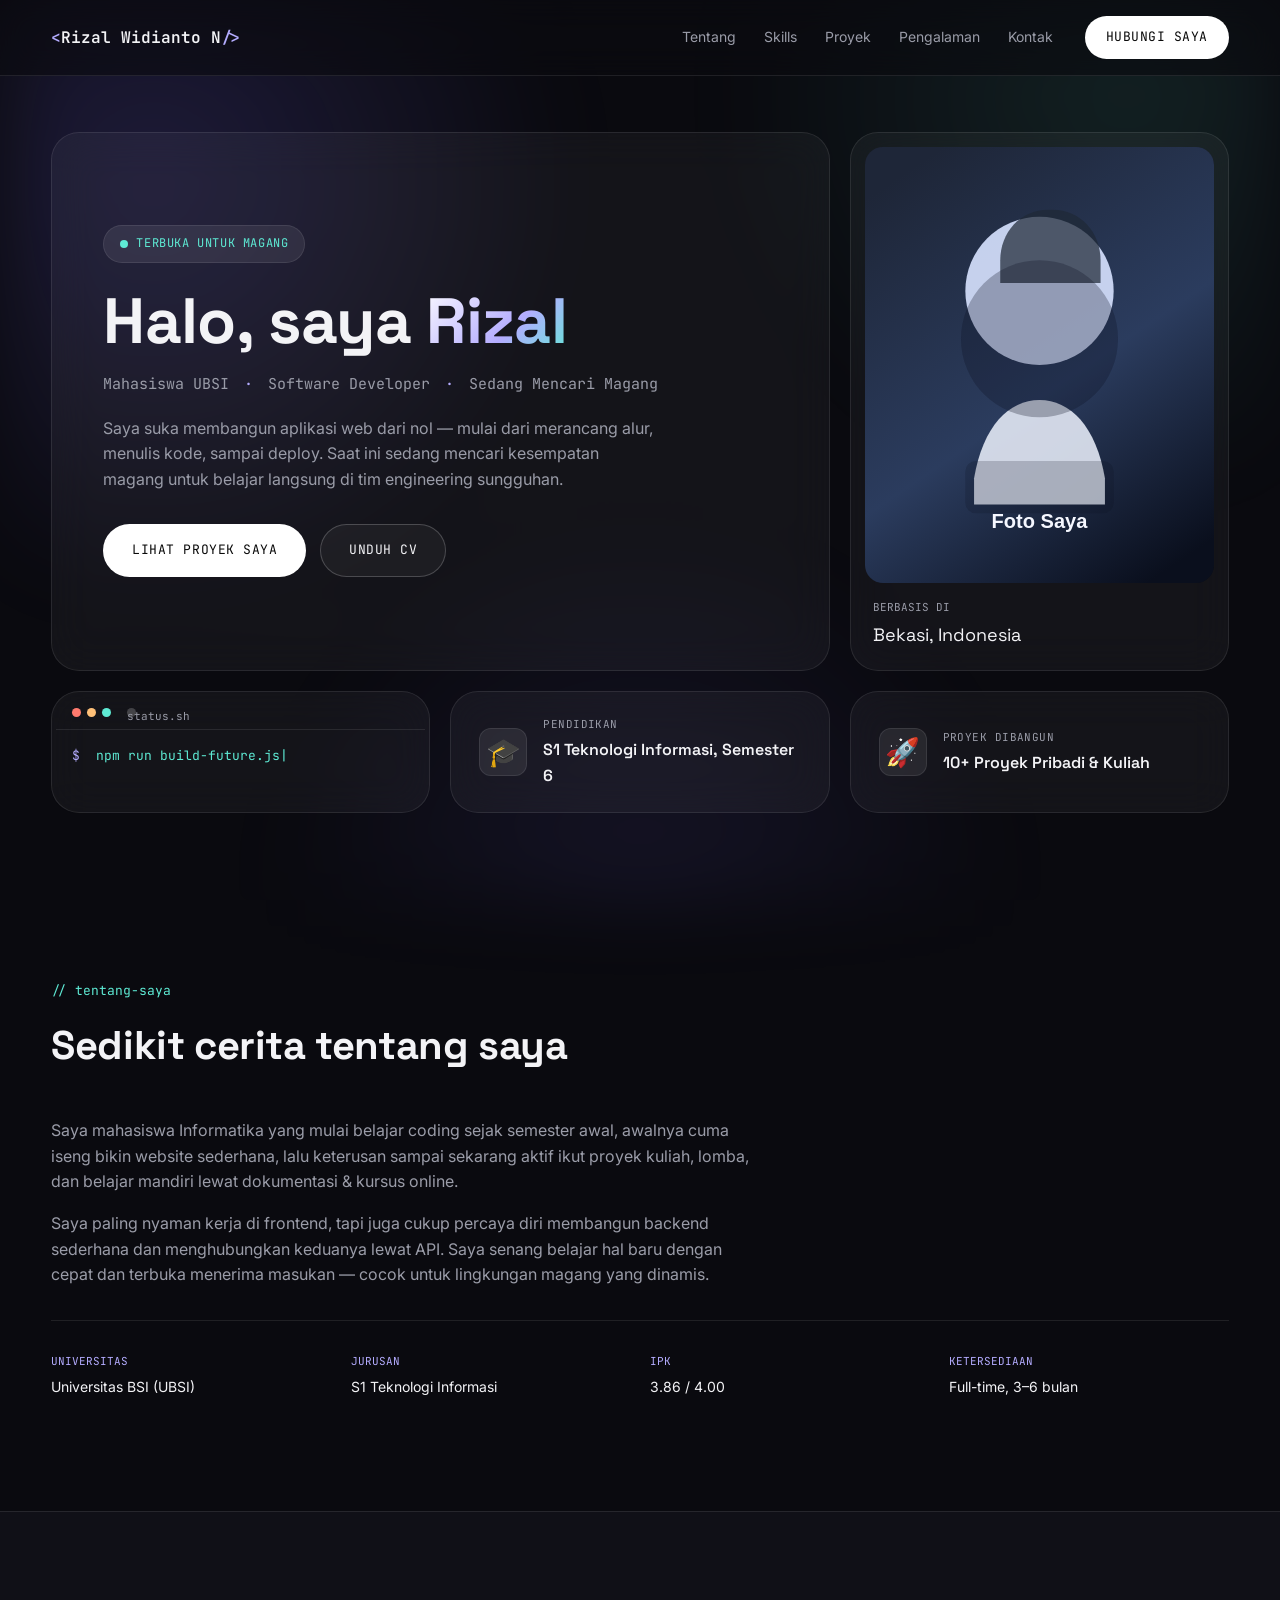
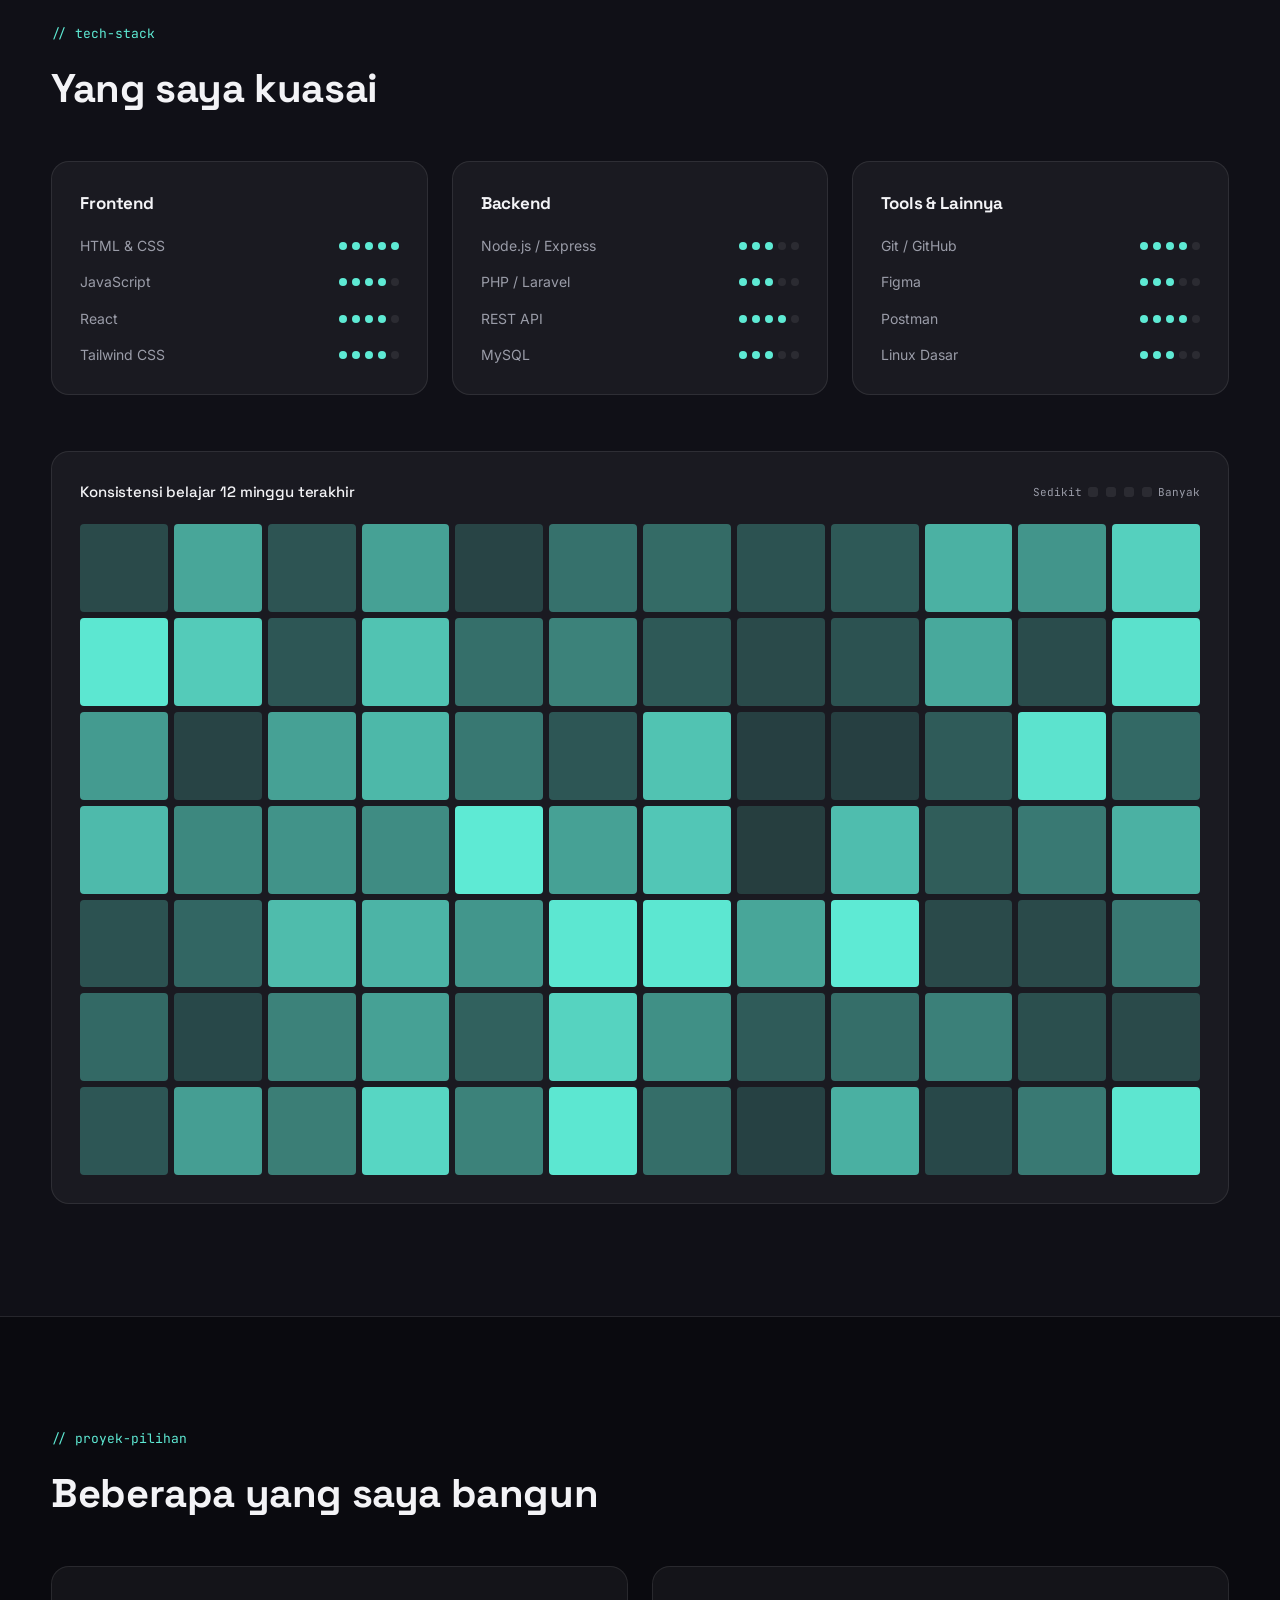
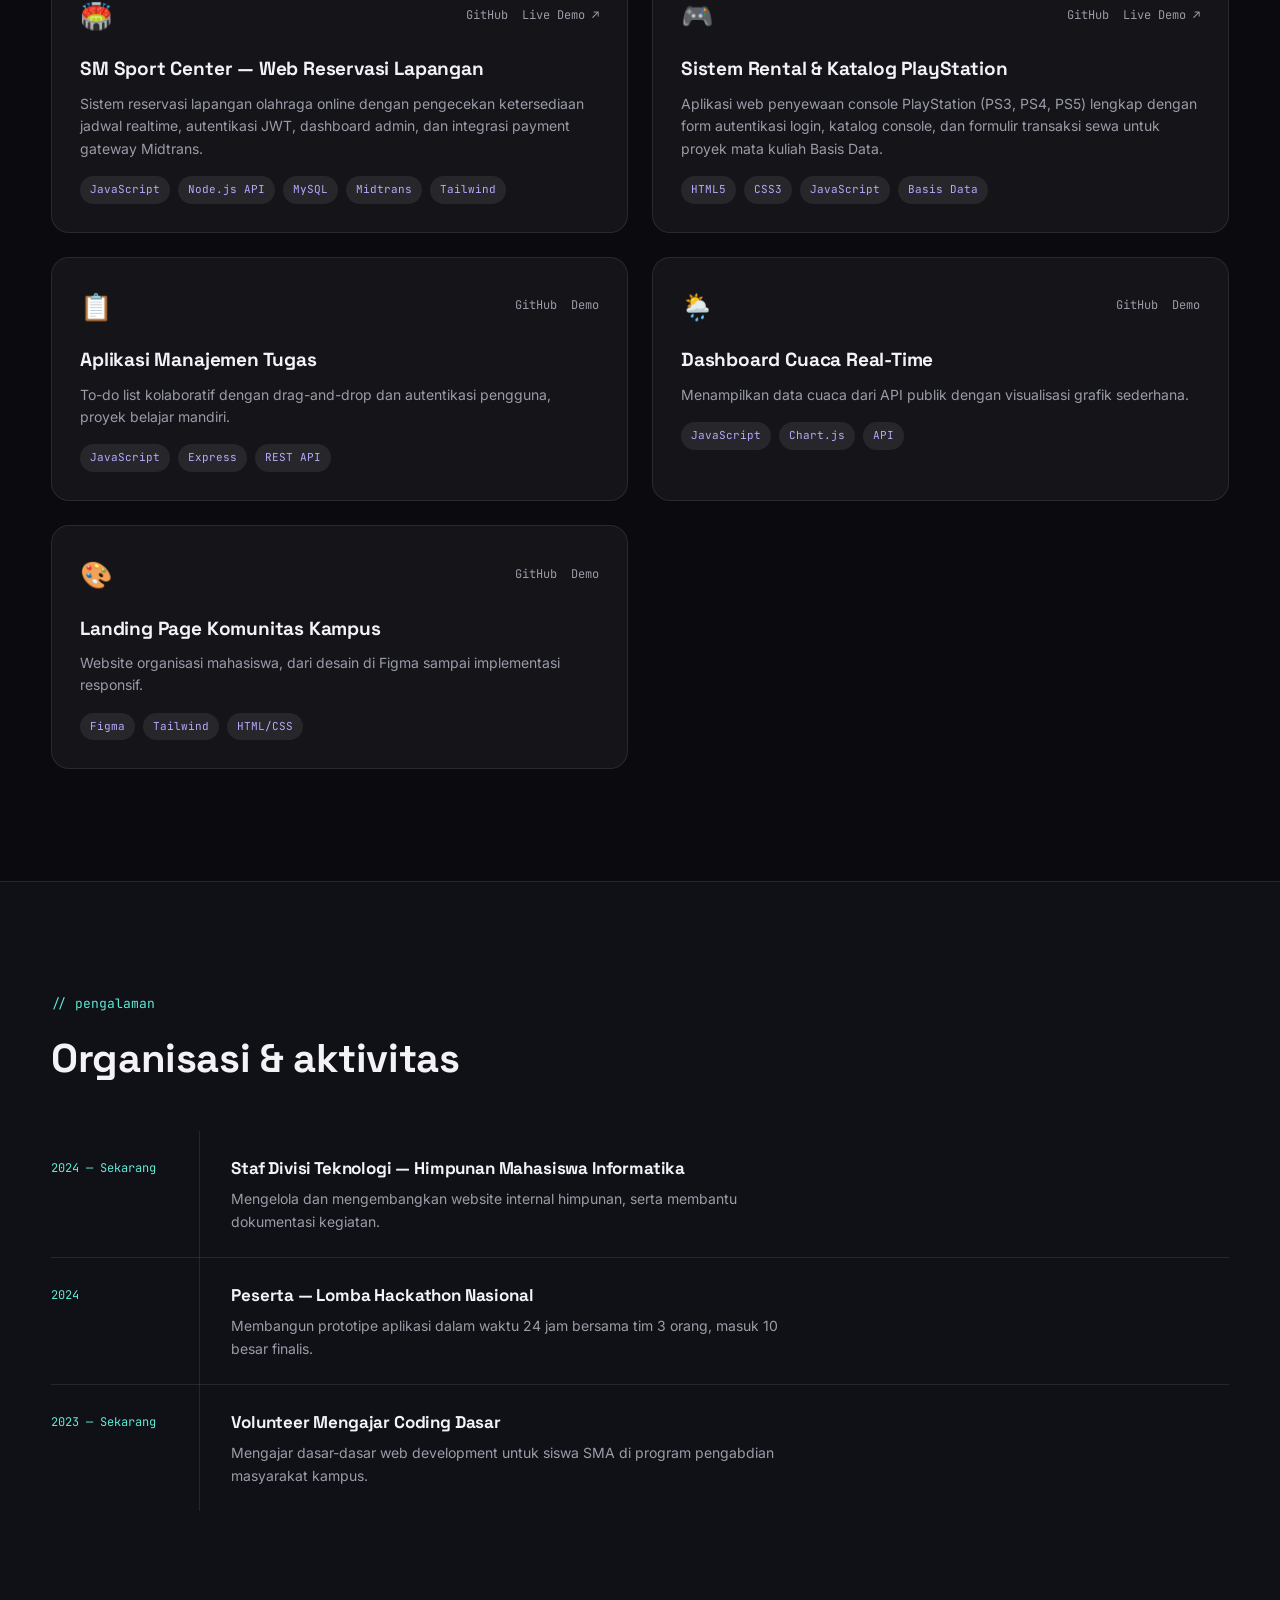
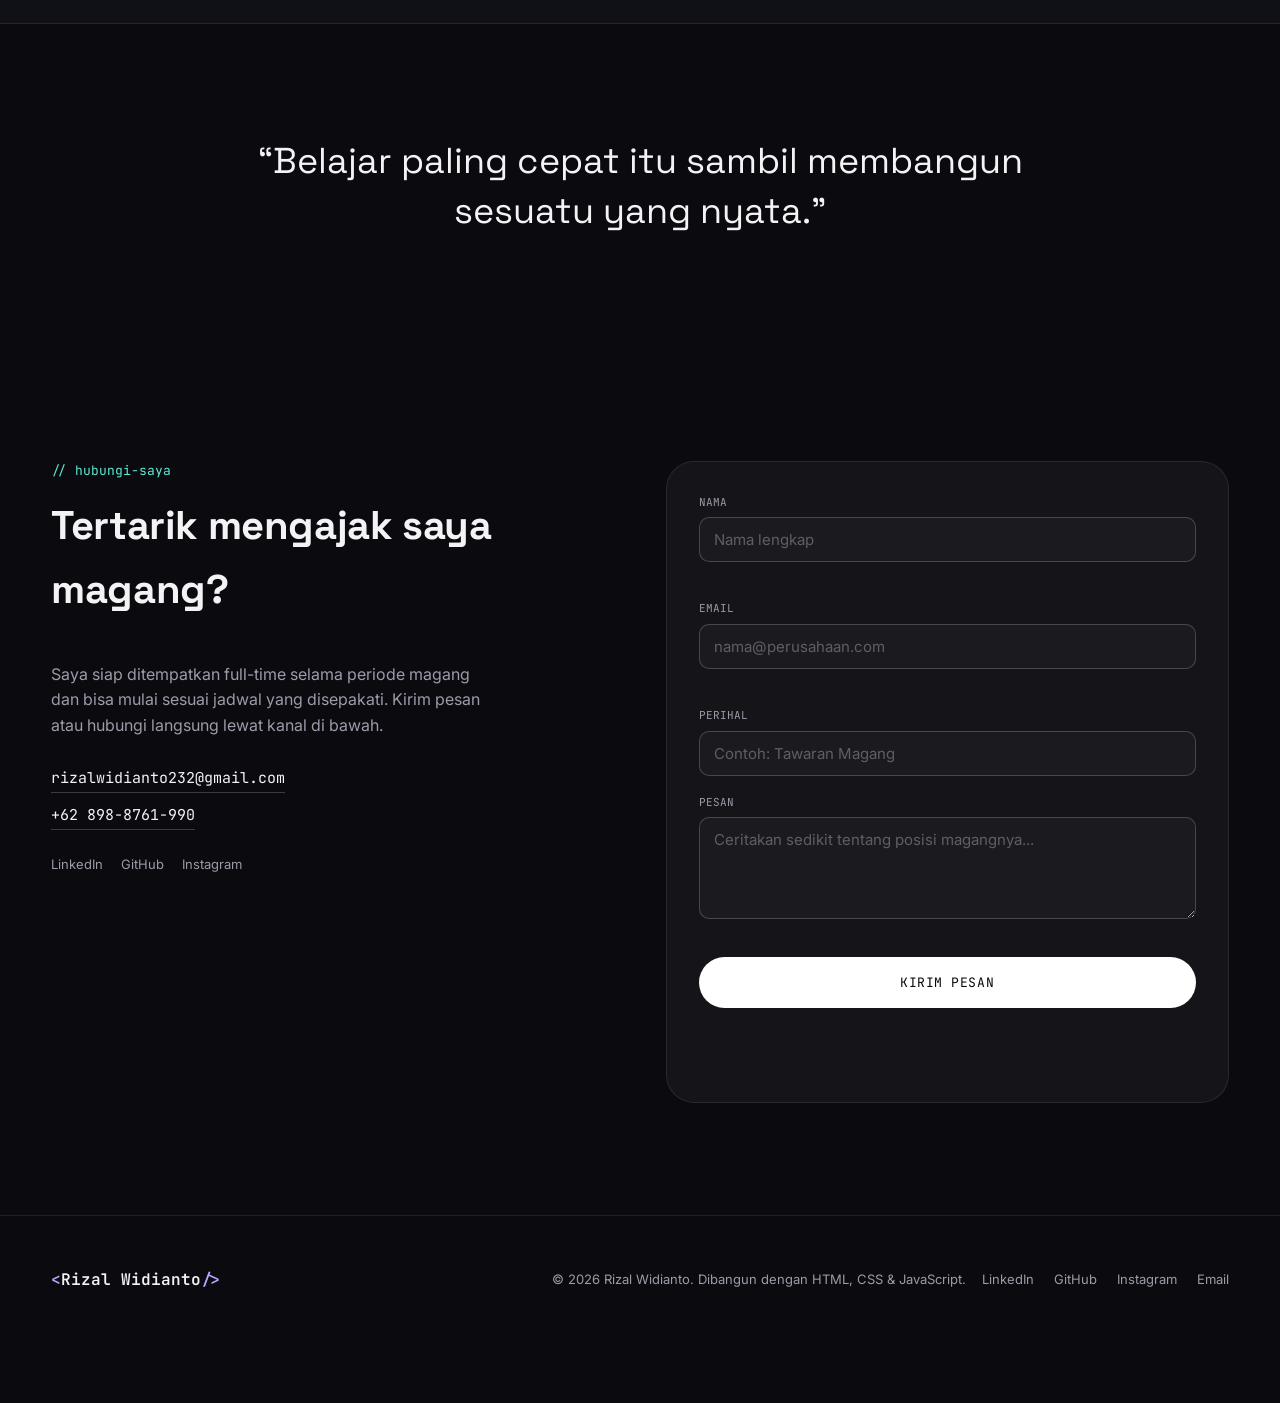
==== commit 64c44651: "Update portfolio: add profile photo and latest info" ====
--- a/index.html
+++ b/index.html
@@ -69,7 +69,7 @@
         <!-- Kartu foto -->
         <div class="cell cell--photo">
           <div class="photo-frame">
-            <span class="photo-placeholder">Foto Profil</span>
+            <img src="assets/profile.svg" alt="Foto profil Rizal Widianto" class="profile-photo">
           </div>
           <div class="photo-caption">
             <span class="label">Berbasis di</span>
@@ -96,7 +96,7 @@
           <span class="stat__icon">🎓</span>
           <div>
             <p class="stat__label">Pendidikan</p>
-            <p class="stat__value">S1 Informatika, Semester 6</p>
+            <p class="stat__value">S1 Teknologi Informasi, Semester 6</p>
           </div>
         </div>
 
@@ -129,8 +129,8 @@
         </p>
         <div class="about__facts">
           <div class="fact"><span class="fact__label">Universitas</span>Universitas BSI (UBSI)</div>
-          <div class="fact"><span class="fact__label">Jurusan</span>S1 Teknik Informatika</div>
-          <div class="fact"><span class="fact__label">IPK</span>3.7 / 4.00</div>
+          <div class="fact"><span class="fact__label">Jurusan</span>S1 Teknologi Informasi</div>
+          <div class="fact"><span class="fact__label">IPK</span>3.86 / 4.00</div>
           <div class="fact"><span class="fact__label">Ketersediaan</span>Full-time, 3–6 bulan</div>
         </div>
       </div>
@@ -206,7 +206,7 @@
             <div class="project__links">
               <a href="https://github.com/jalll06/project-basis-data" target="_blank" rel="noopener"
                 aria-label="Lihat kode di GitHub">GitHub</a>
-              <a href="https://project-basis-data.vercel.app/" target="_blank" rel="noopener"
+              <a href="https://project-basis-data-mado.vercel.app/" target="_blank" rel="noopener"
                 aria-label="Lihat live demo aplikasi">Live Demo ↗</a>
             </div>
           </div>
--- a/style.css
+++ b/style.css
@@ -265,6 +265,14 @@
   align-items:center;
   justify-content:center;
   min-height: 220px;
+  overflow: hidden;
+}
+.profile-photo{
+  width: 100%;
+  height: 100%;
+  object-fit: cover;
+  object-position: center top;
+  display: block;
 }
 .photo-placeholder{
   font-family: var(--font-mono);
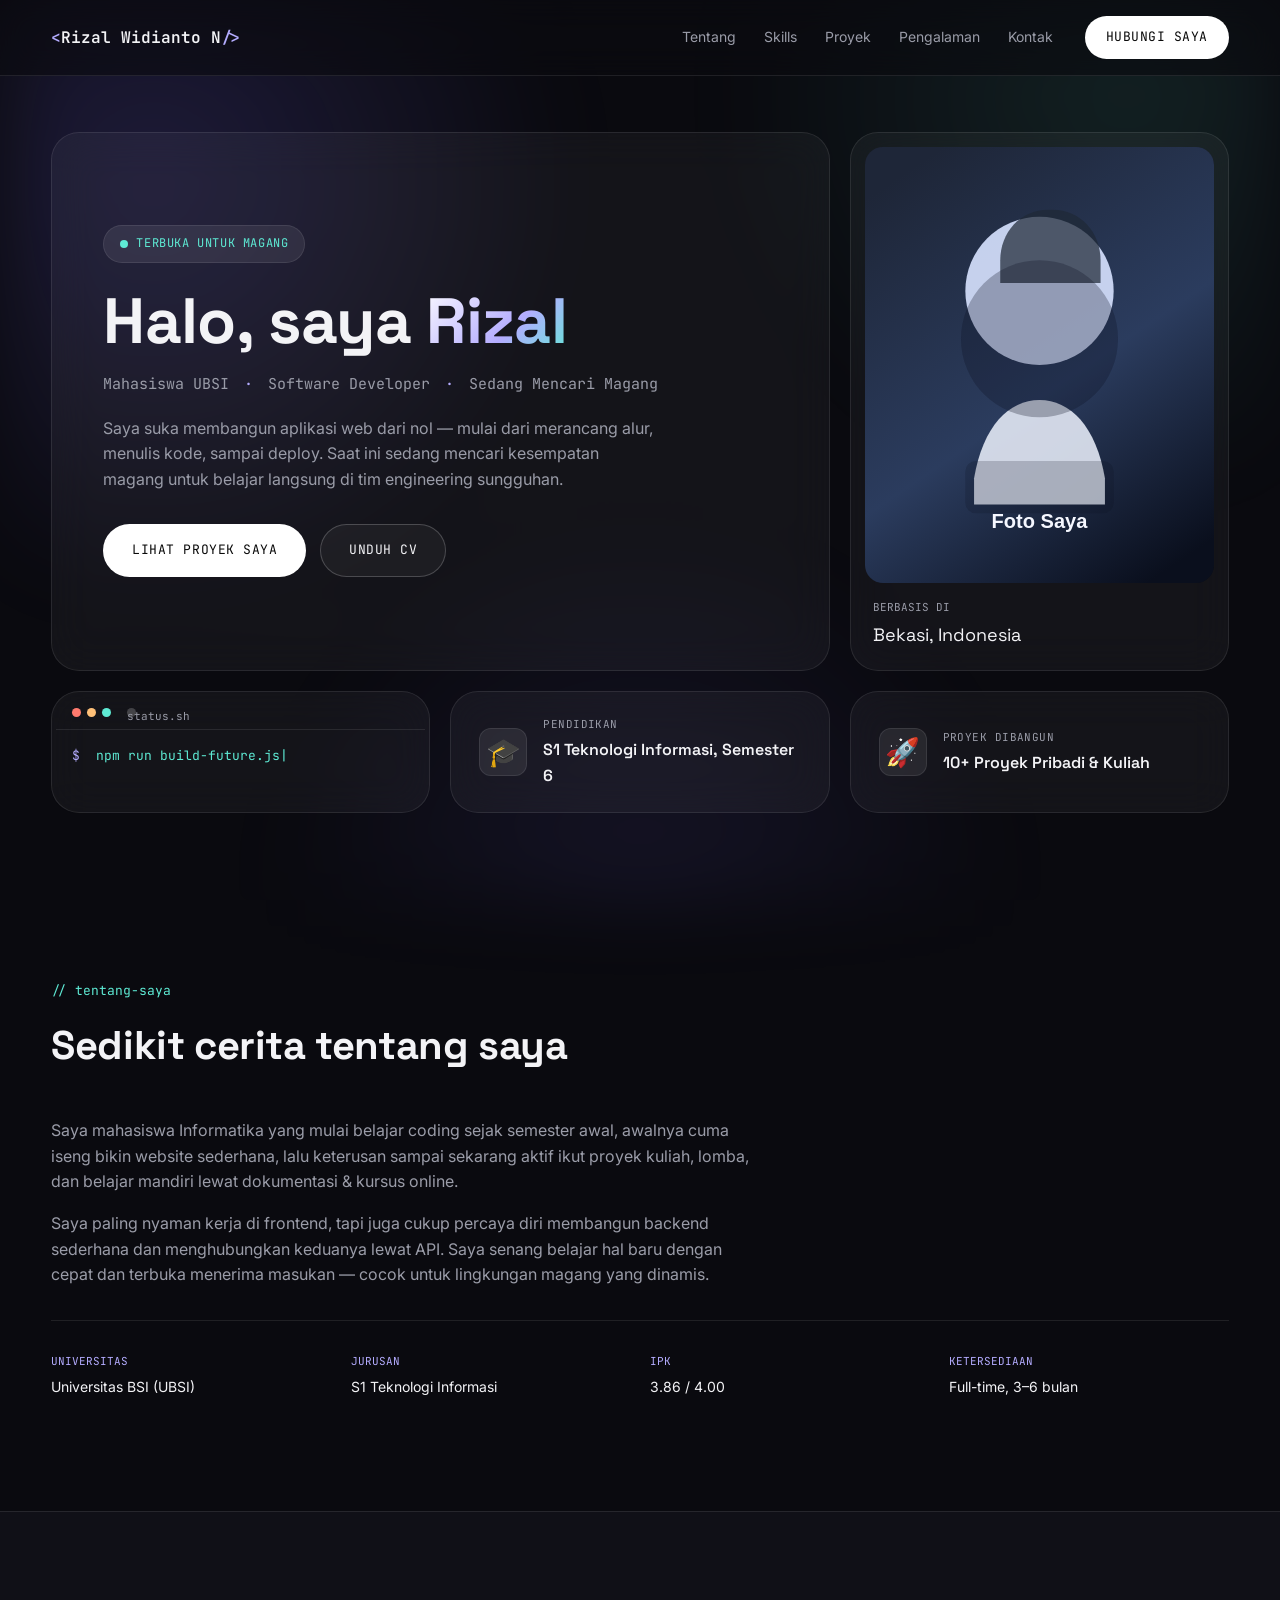
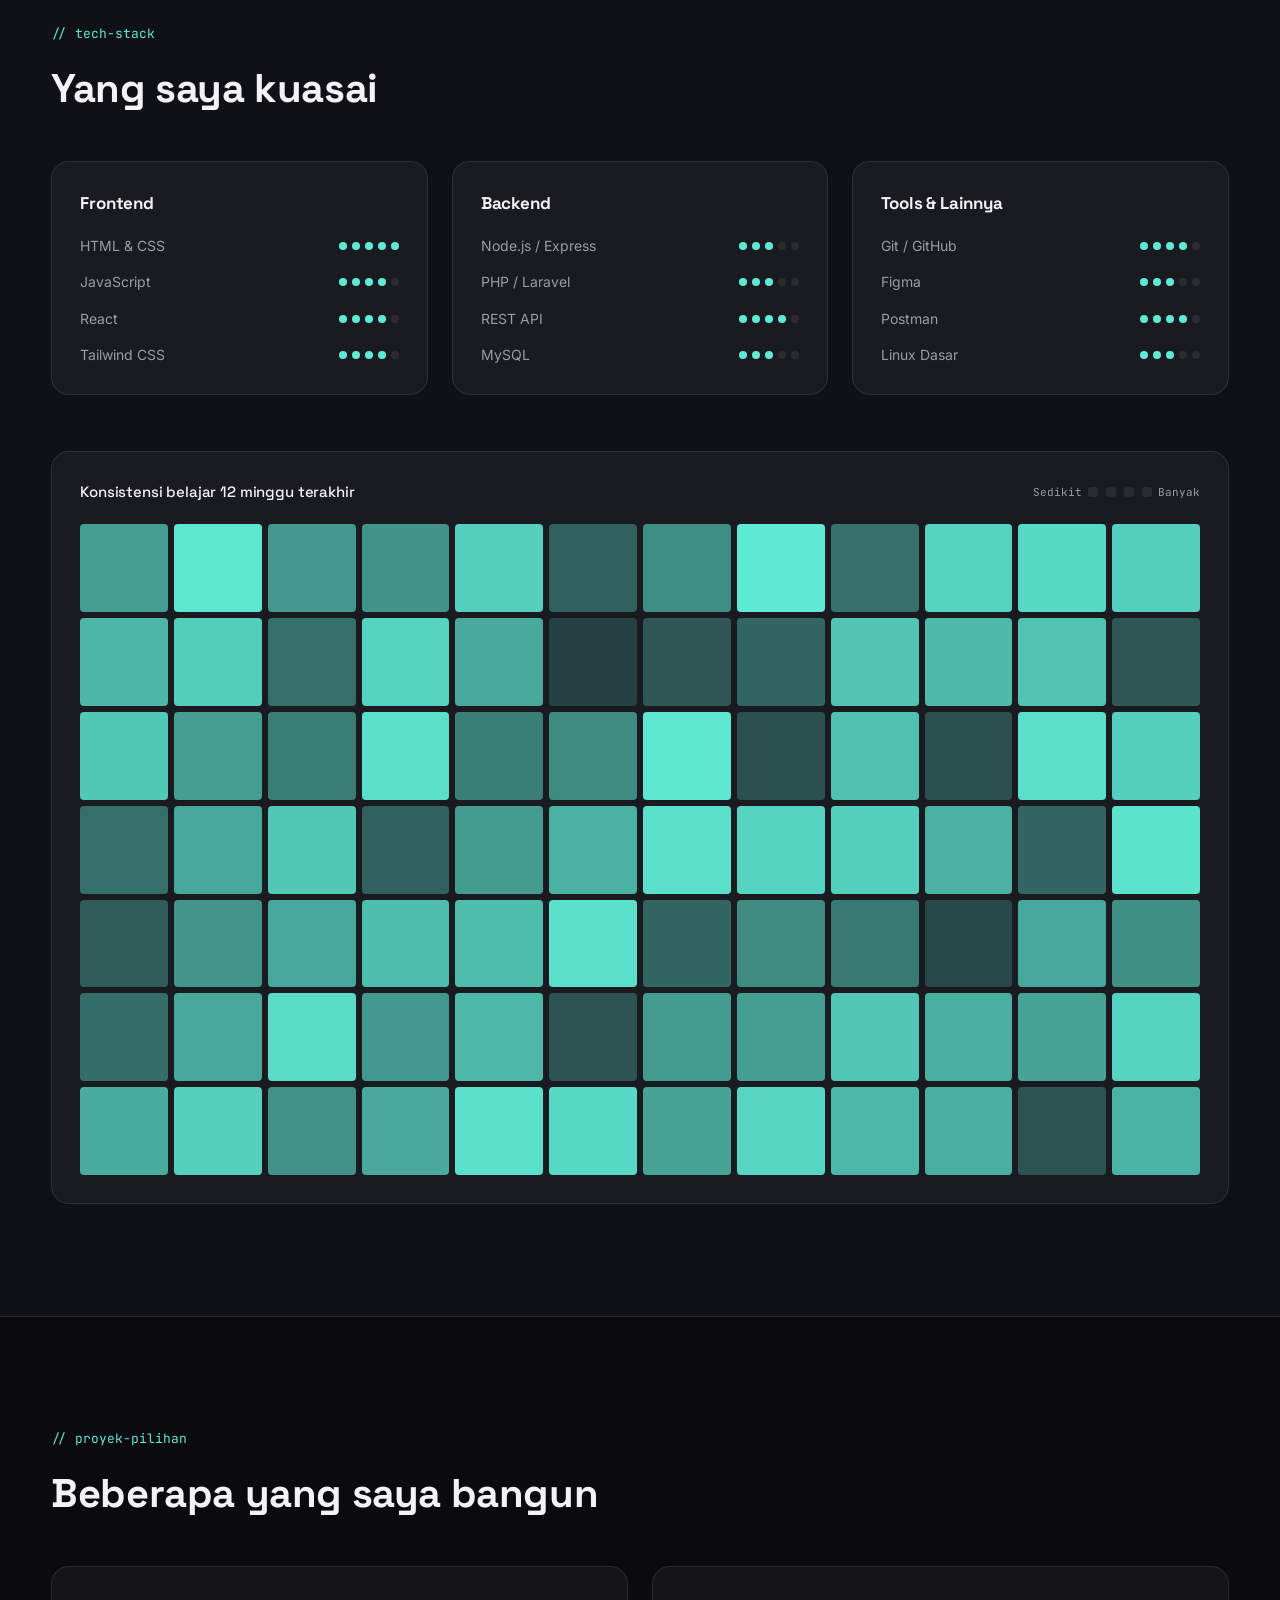
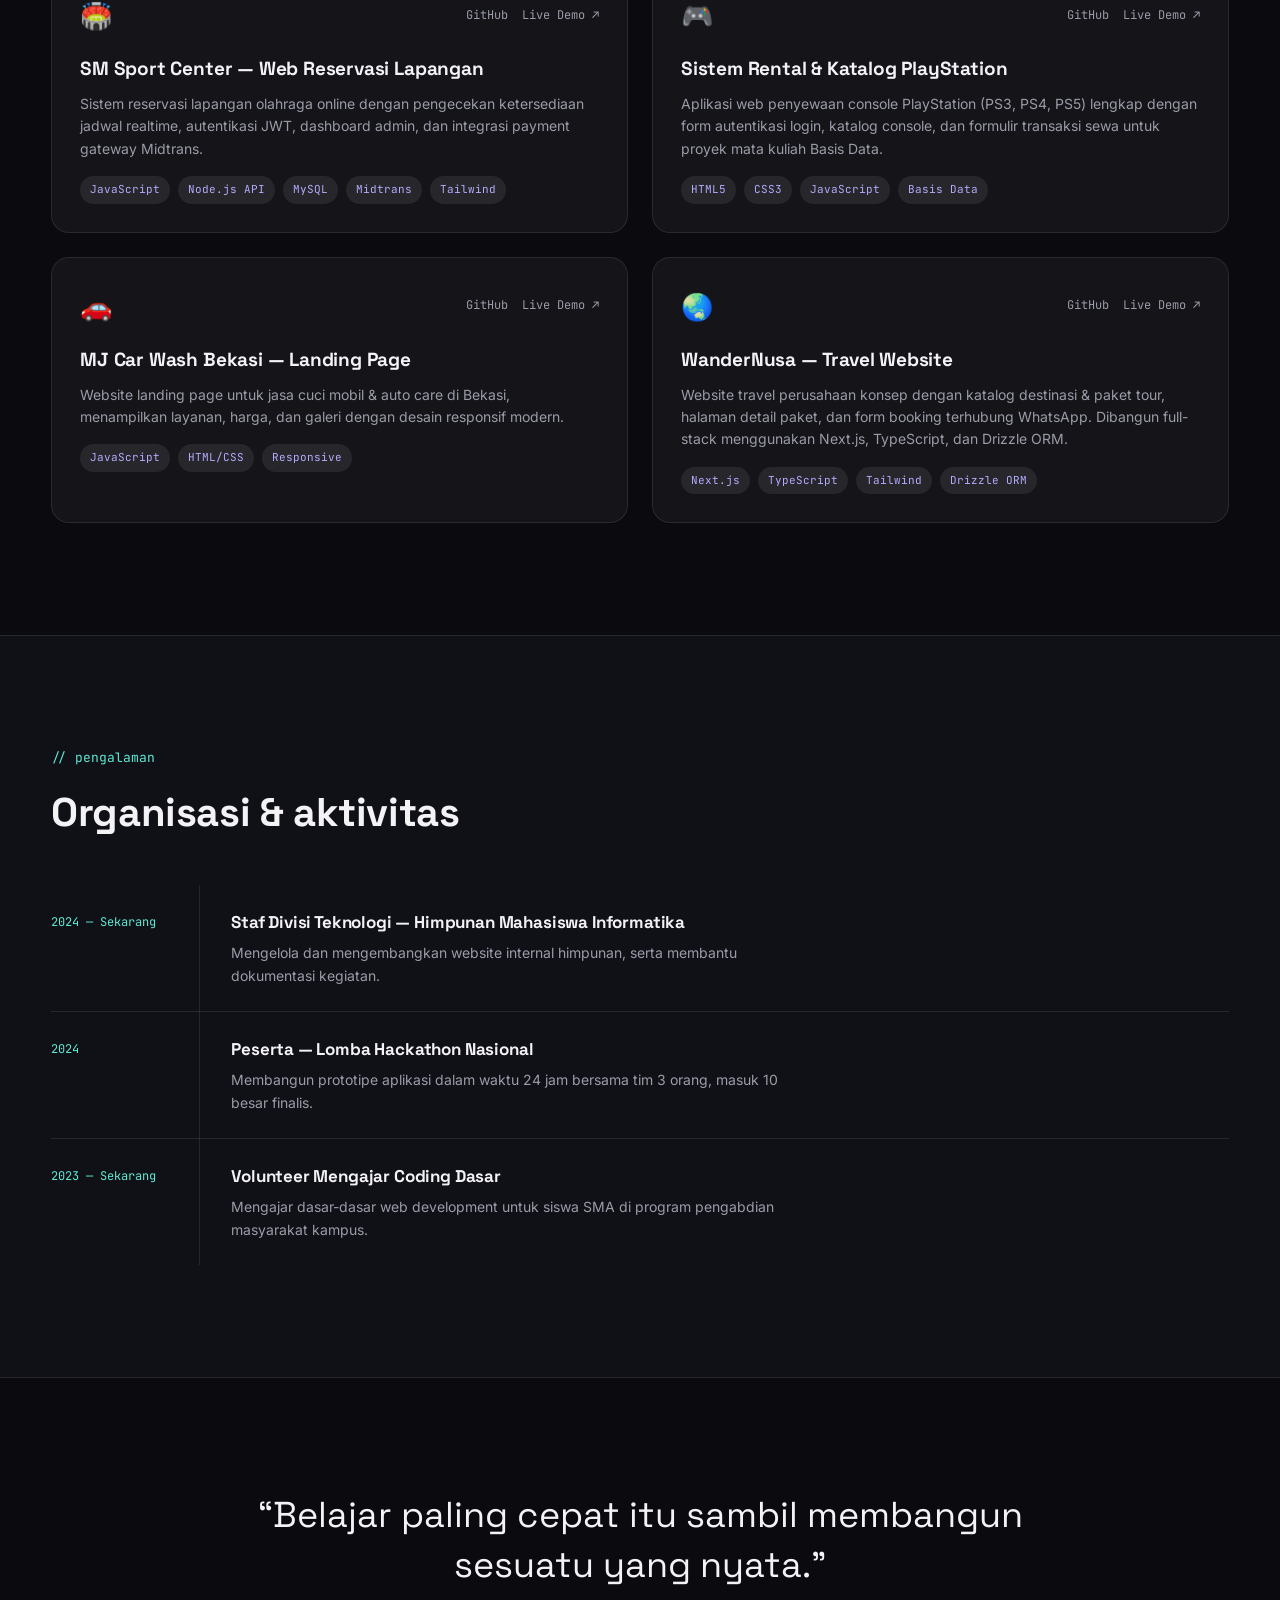
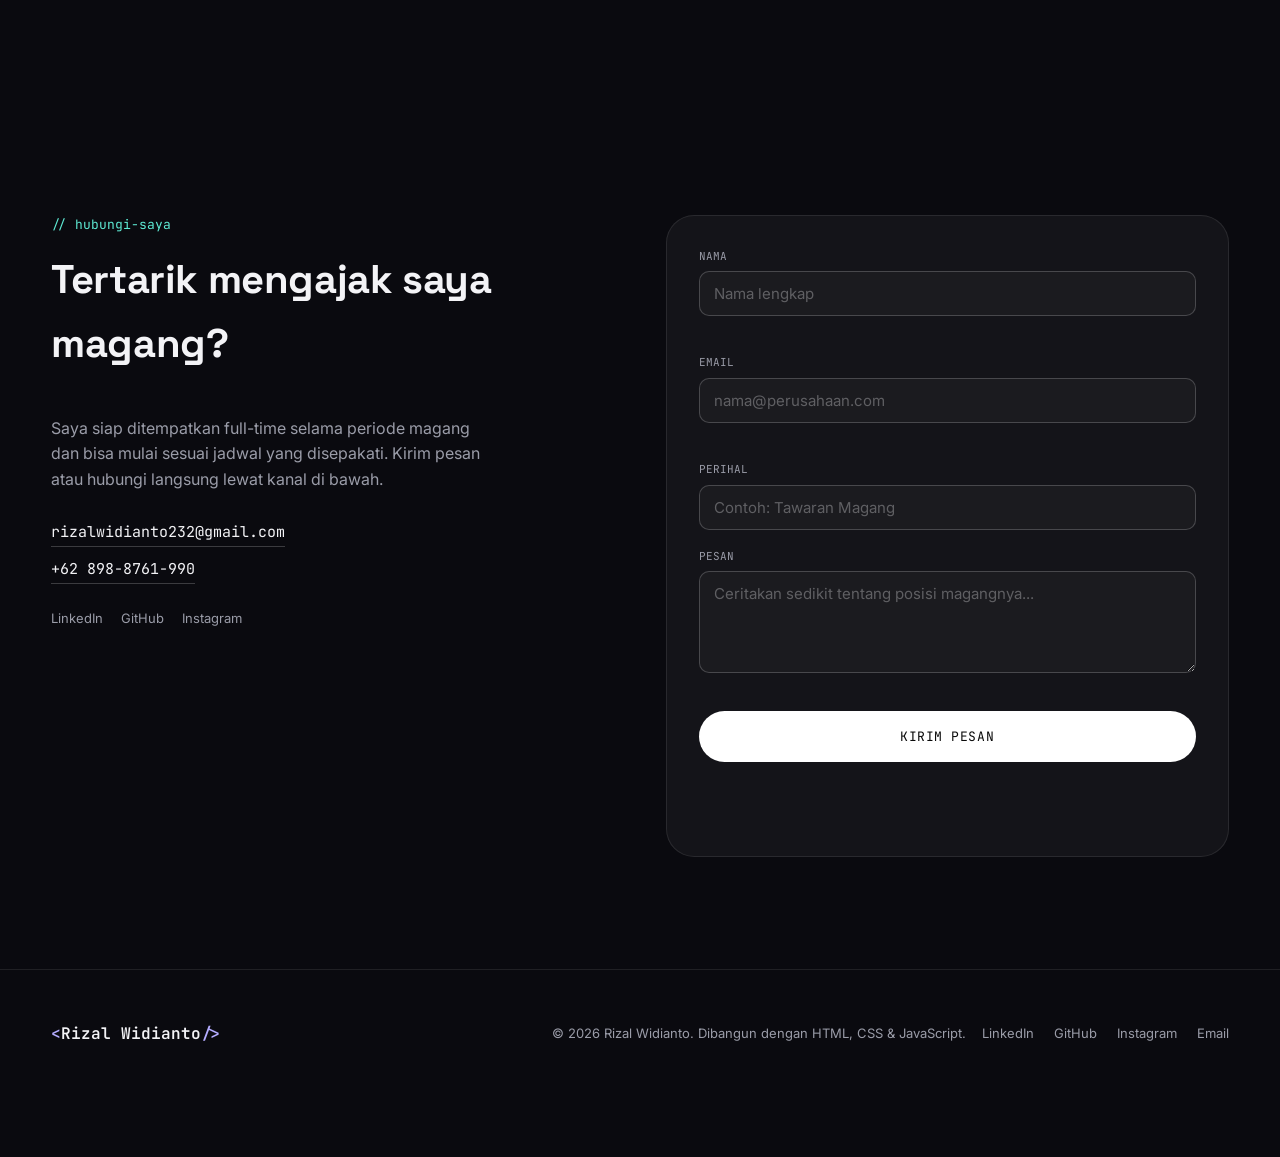
==== commit e348311e: "Replace placeholder projects with real MJ Car Wash and WanderNusa projects" ====
--- a/index.html
+++ b/index.html
@@ -217,39 +217,33 @@
         </article>
         <article class="project">
           <div class="project__top">
-            <span class="project__icon">📋</span>
+            <span class="project__icon">🚗</span>
             <div class="project__links">
-              <a href="#" aria-label="Lihat kode di GitHub">GitHub</a>
-              <a href="#" aria-label="Lihat demo langsung">Demo</a>
-            </div>
-          </div>
-          <h3>Aplikasi Manajemen Tugas</h3>
-          <p>To-do list kolaboratif dengan drag-and-drop dan autentikasi pengguna, proyek belajar mandiri.</p>
-          <div class="tags"><span>JavaScript</span><span>Express</span><span>REST API</span></div>
+              <a href="https://github.com/jalll06/mj-car-wash-website" target="_blank" rel="noopener"
+                aria-label="Lihat kode di GitHub">GitHub</a>
+              <a href="https://mj-car-wash-demo.vercel.app/" target="_blank" rel="noopener"
+                aria-label="Lihat live demo aplikasi">Live Demo ↗</a>
+            </div>
+          </div>
+          <h3>MJ Car Wash Bekasi — Landing Page</h3>
+          <p>Website landing page untuk jasa cuci mobil &amp; auto care di Bekasi, menampilkan layanan, harga, dan galeri
+            dengan desain responsif modern.</p>
+          <div class="tags"><span>JavaScript</span><span>HTML/CSS</span><span>Responsive</span></div>
         </article>
         <article class="project">
           <div class="project__top">
-            <span class="project__icon">🌦️</span>
+            <span class="project__icon">🌏</span>
             <div class="project__links">
-              <a href="#" aria-label="Lihat kode di GitHub">GitHub</a>
-              <a href="#" aria-label="Lihat demo langsung">Demo</a>
-            </div>
-          </div>
-          <h3>Dashboard Cuaca Real-Time</h3>
-          <p>Menampilkan data cuaca dari API publik dengan visualisasi grafik sederhana.</p>
-          <div class="tags"><span>JavaScript</span><span>Chart.js</span><span>API</span></div>
-        </article>
-        <article class="project">
-          <div class="project__top">
-            <span class="project__icon">🎨</span>
-            <div class="project__links">
-              <a href="#" aria-label="Lihat kode di GitHub">GitHub</a>
-              <a href="#" aria-label="Lihat demo langsung">Demo</a>
-            </div>
-          </div>
-          <h3>Landing Page Komunitas Kampus</h3>
-          <p>Website organisasi mahasiswa, dari desain di Figma sampai implementasi responsif.</p>
-          <div class="tags"><span>Figma</span><span>Tailwind</span><span>HTML/CSS</span></div>
+              <a href="https://github.com/jalll06/wander-travel" target="_blank" rel="noopener"
+                aria-label="Lihat kode di GitHub">GitHub</a>
+              <a href="https://jalll06-wander-travel.vercel.app/" target="_blank" rel="noopener"
+                aria-label="Lihat live demo aplikasi">Live Demo ↗</a>
+            </div>
+          </div>
+          <h3>WanderNusa — Travel Website</h3>
+          <p>Website travel perusahaan konsep dengan katalog destinasi &amp; paket tour, halaman detail paket, dan form
+            booking terhubung WhatsApp. Dibangun full-stack menggunakan Next.js, TypeScript, dan Drizzle ORM.</p>
+          <div class="tags"><span>Next.js</span><span>TypeScript</span><span>Tailwind</span><span>Drizzle ORM</span></div>
         </article>
       </div>
     </section>
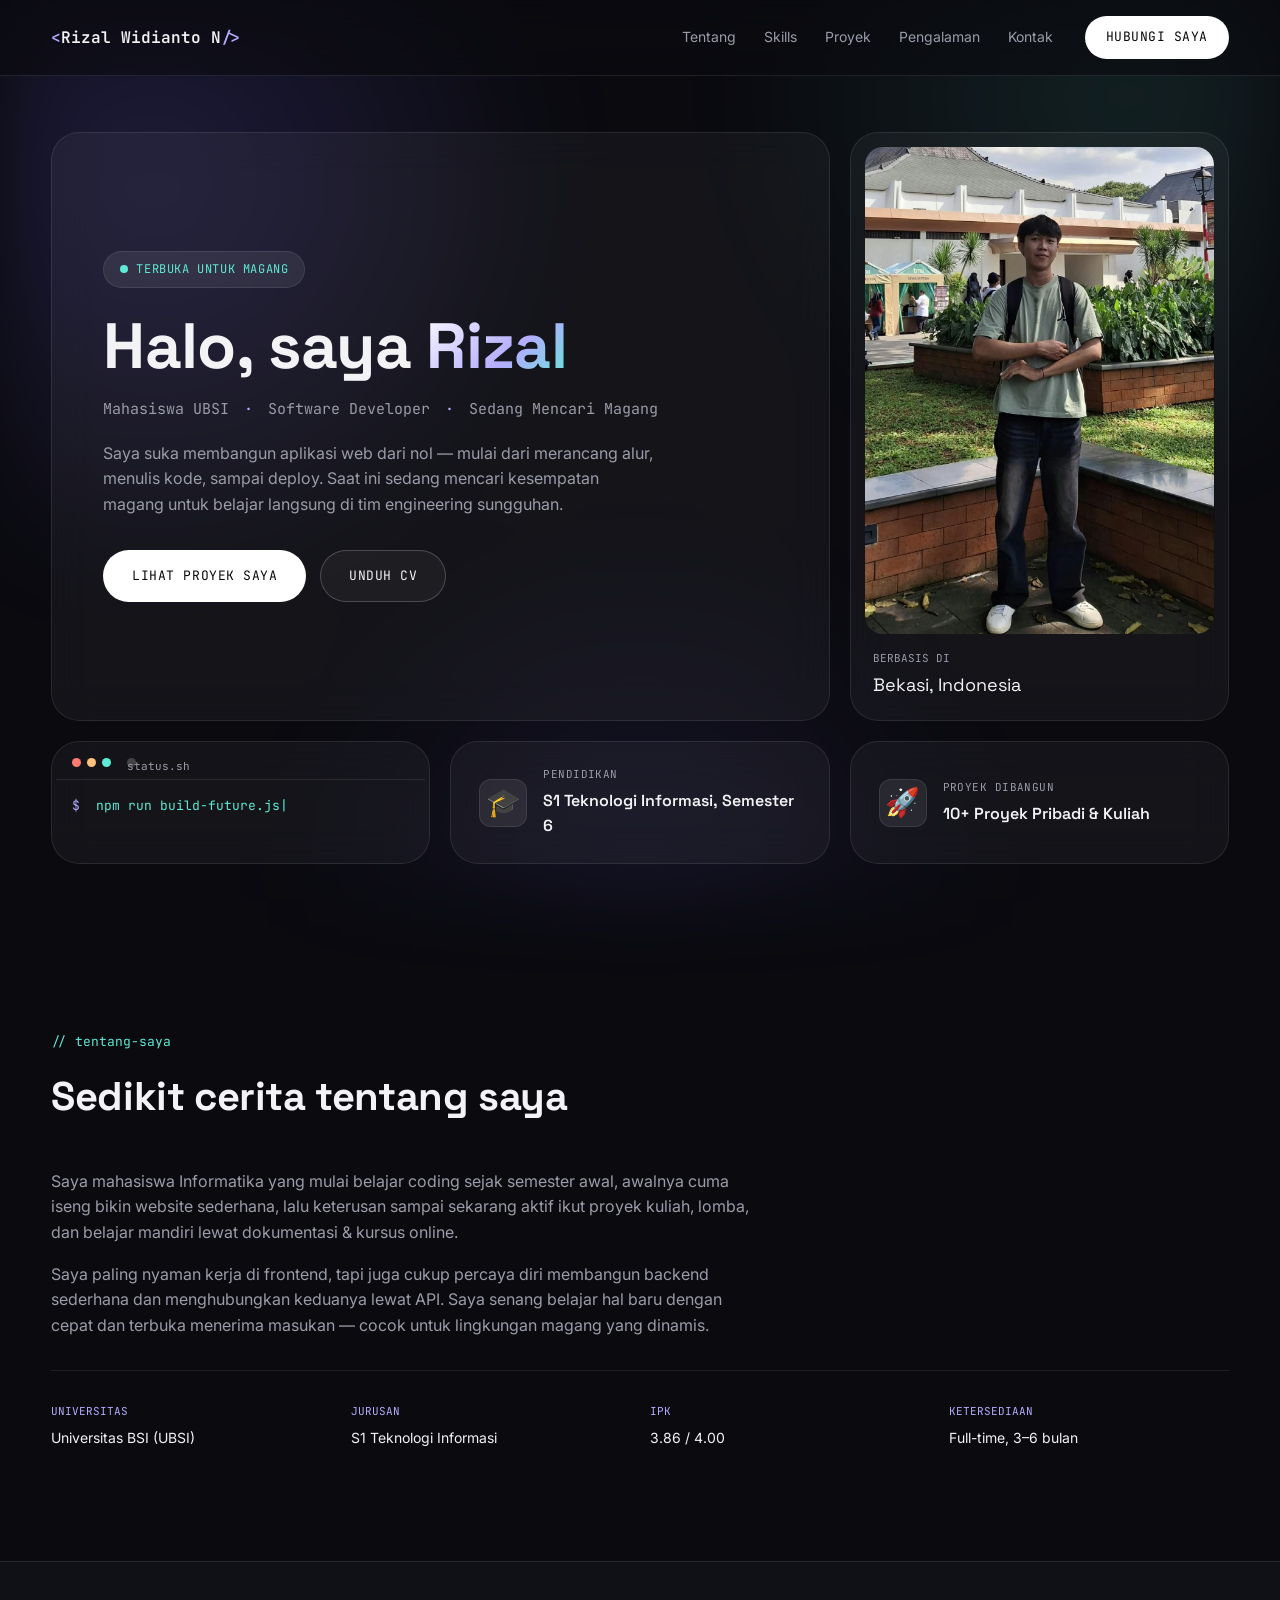
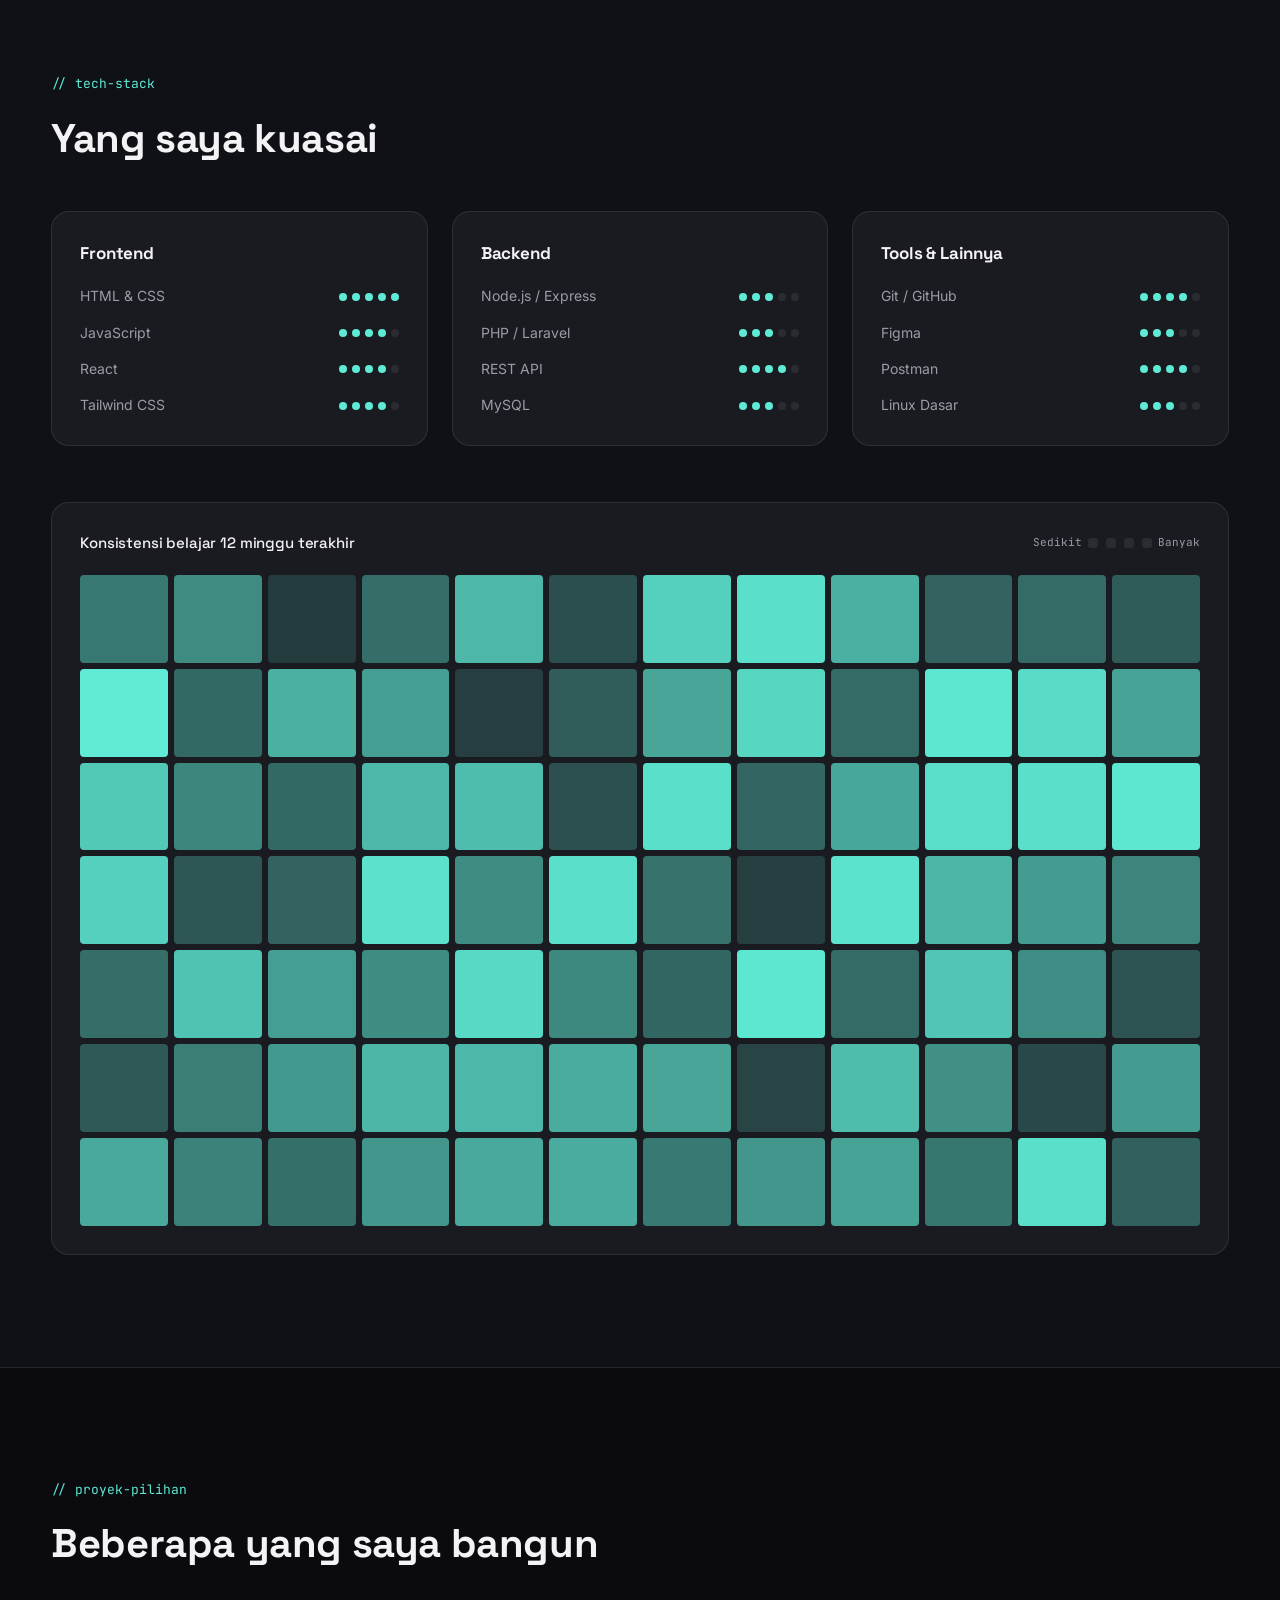
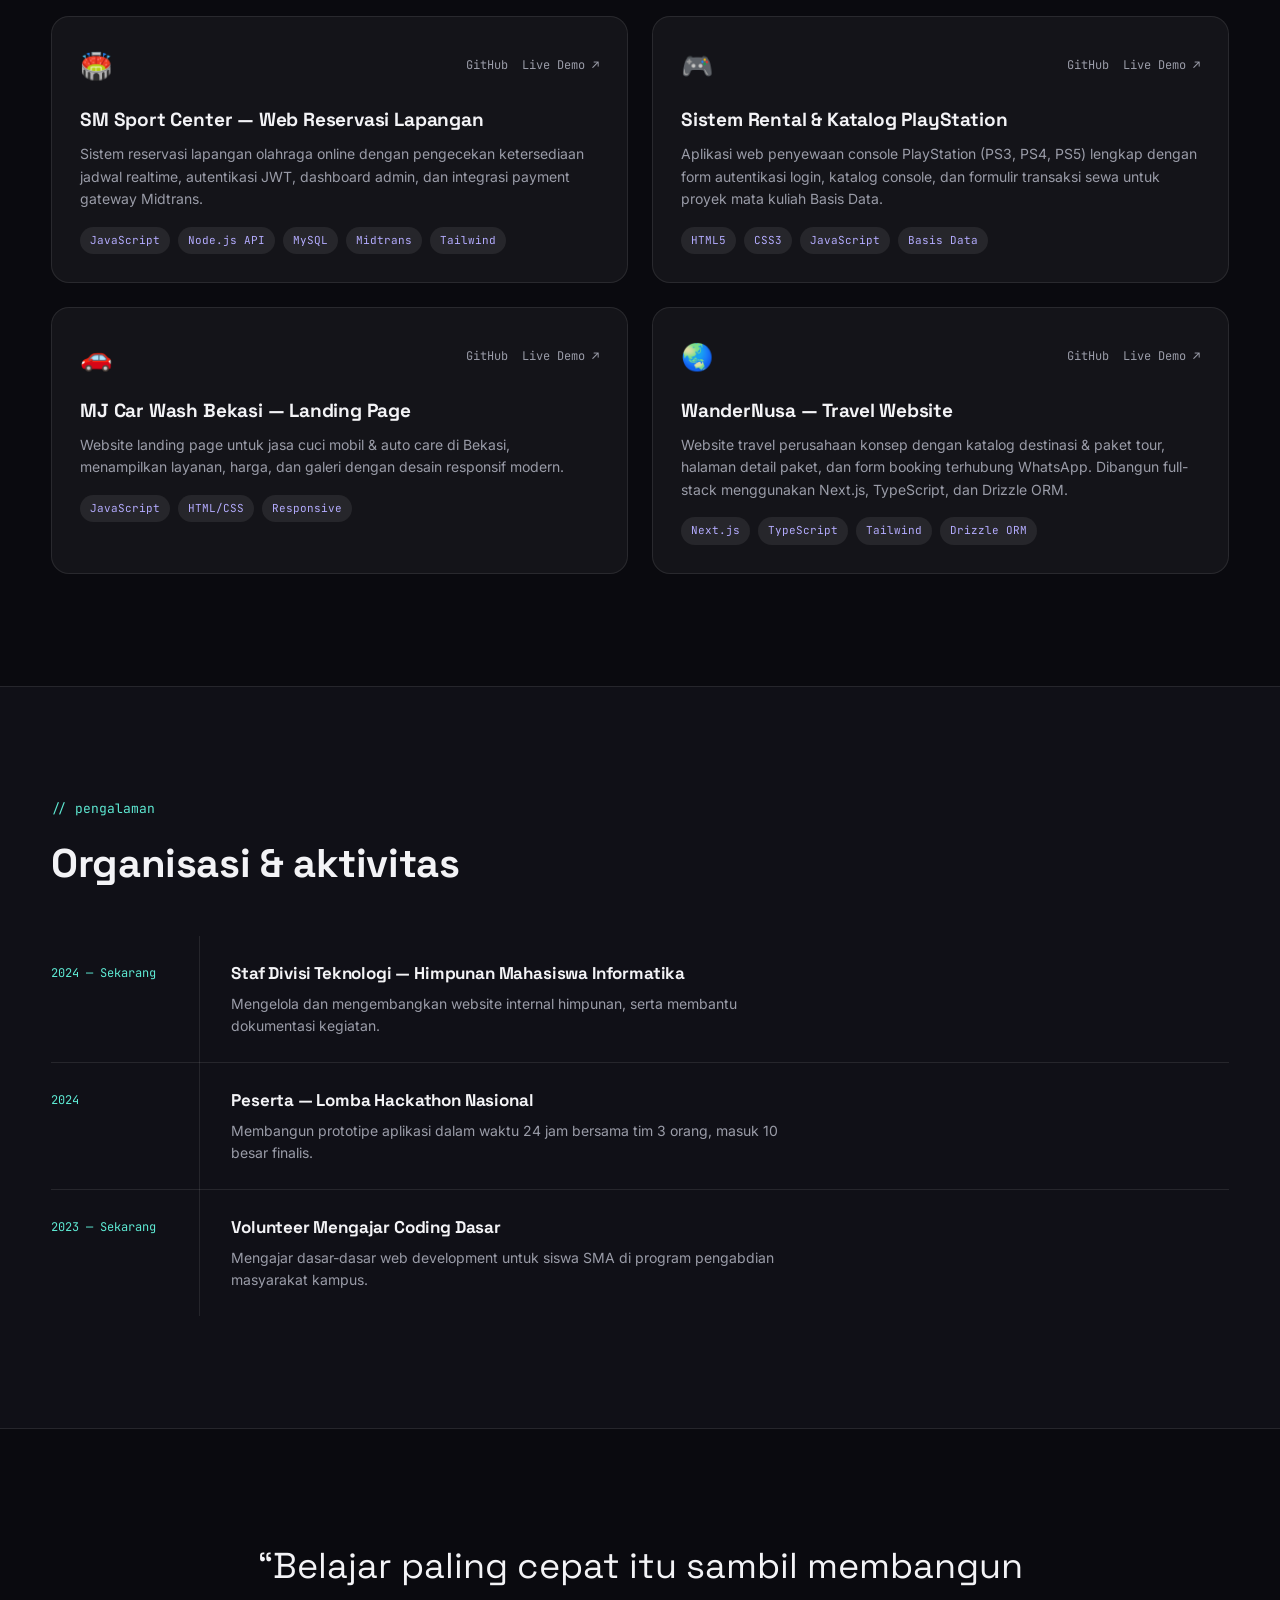
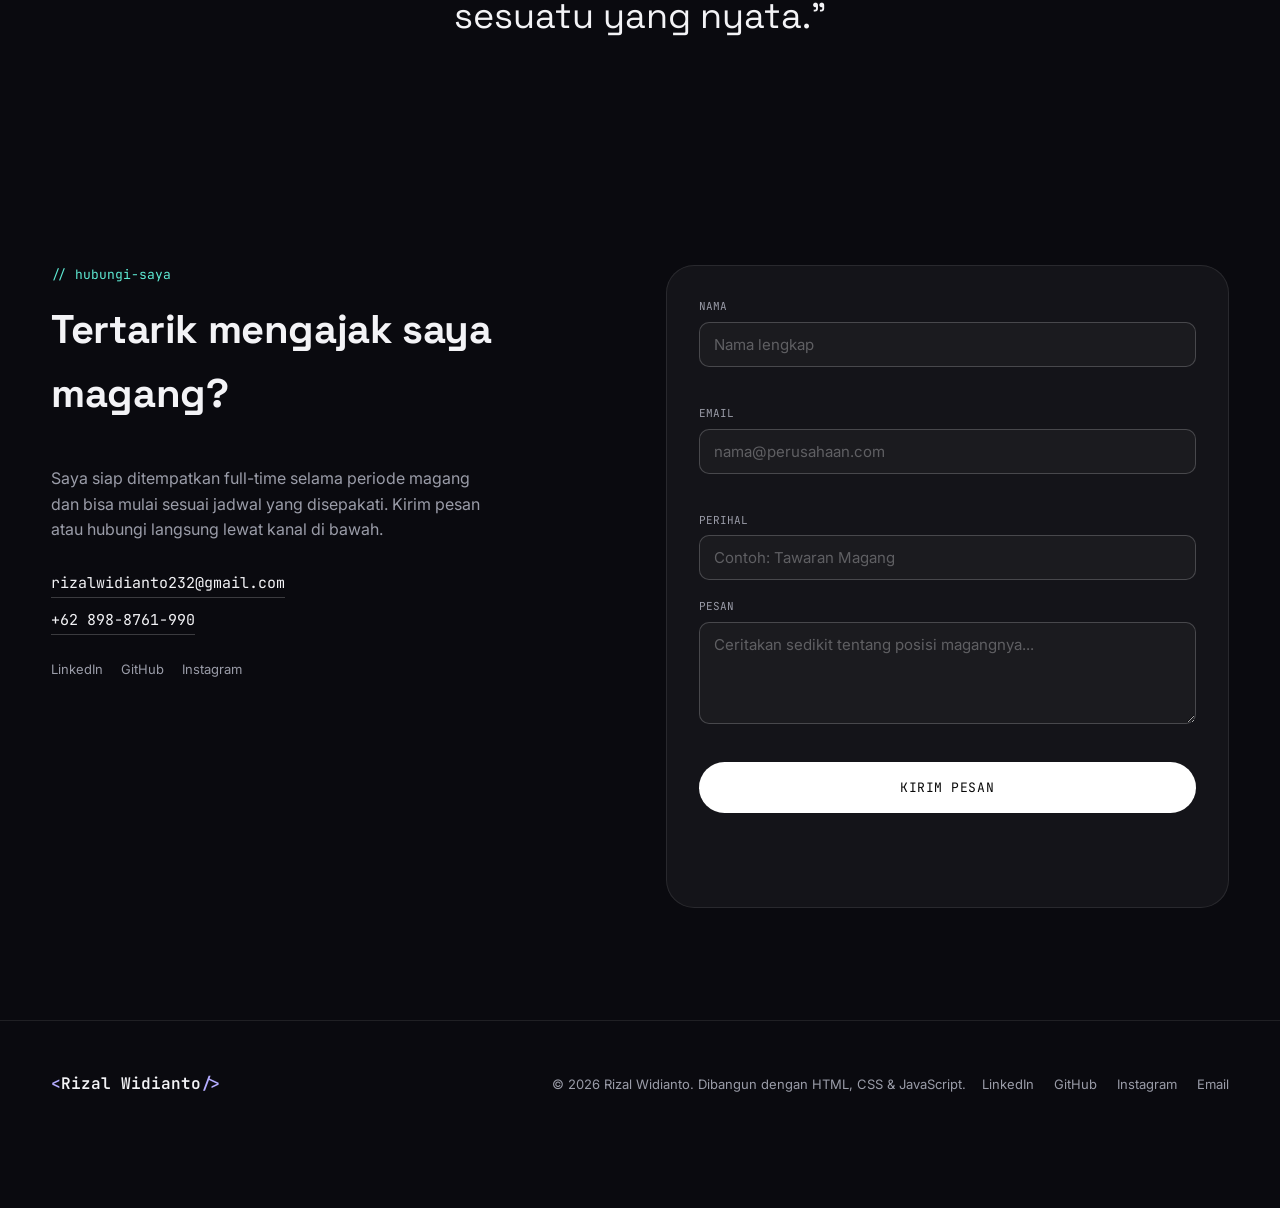
==== commit 585f7e0f: "Add real profile photo" ====
--- a/index.html
+++ b/index.html
@@ -69,7 +69,7 @@
         <!-- Kartu foto -->
         <div class="cell cell--photo">
           <div class="photo-frame">
-            <img src="assets/profile.svg" alt="Foto profil Rizal Widianto" class="profile-photo">
+            <img src="assets/profile.jpg" alt="Foto profil Rizal Widianto" class="profile-photo">
           </div>
           <div class="photo-caption">
             <span class="label">Berbasis di</span>
